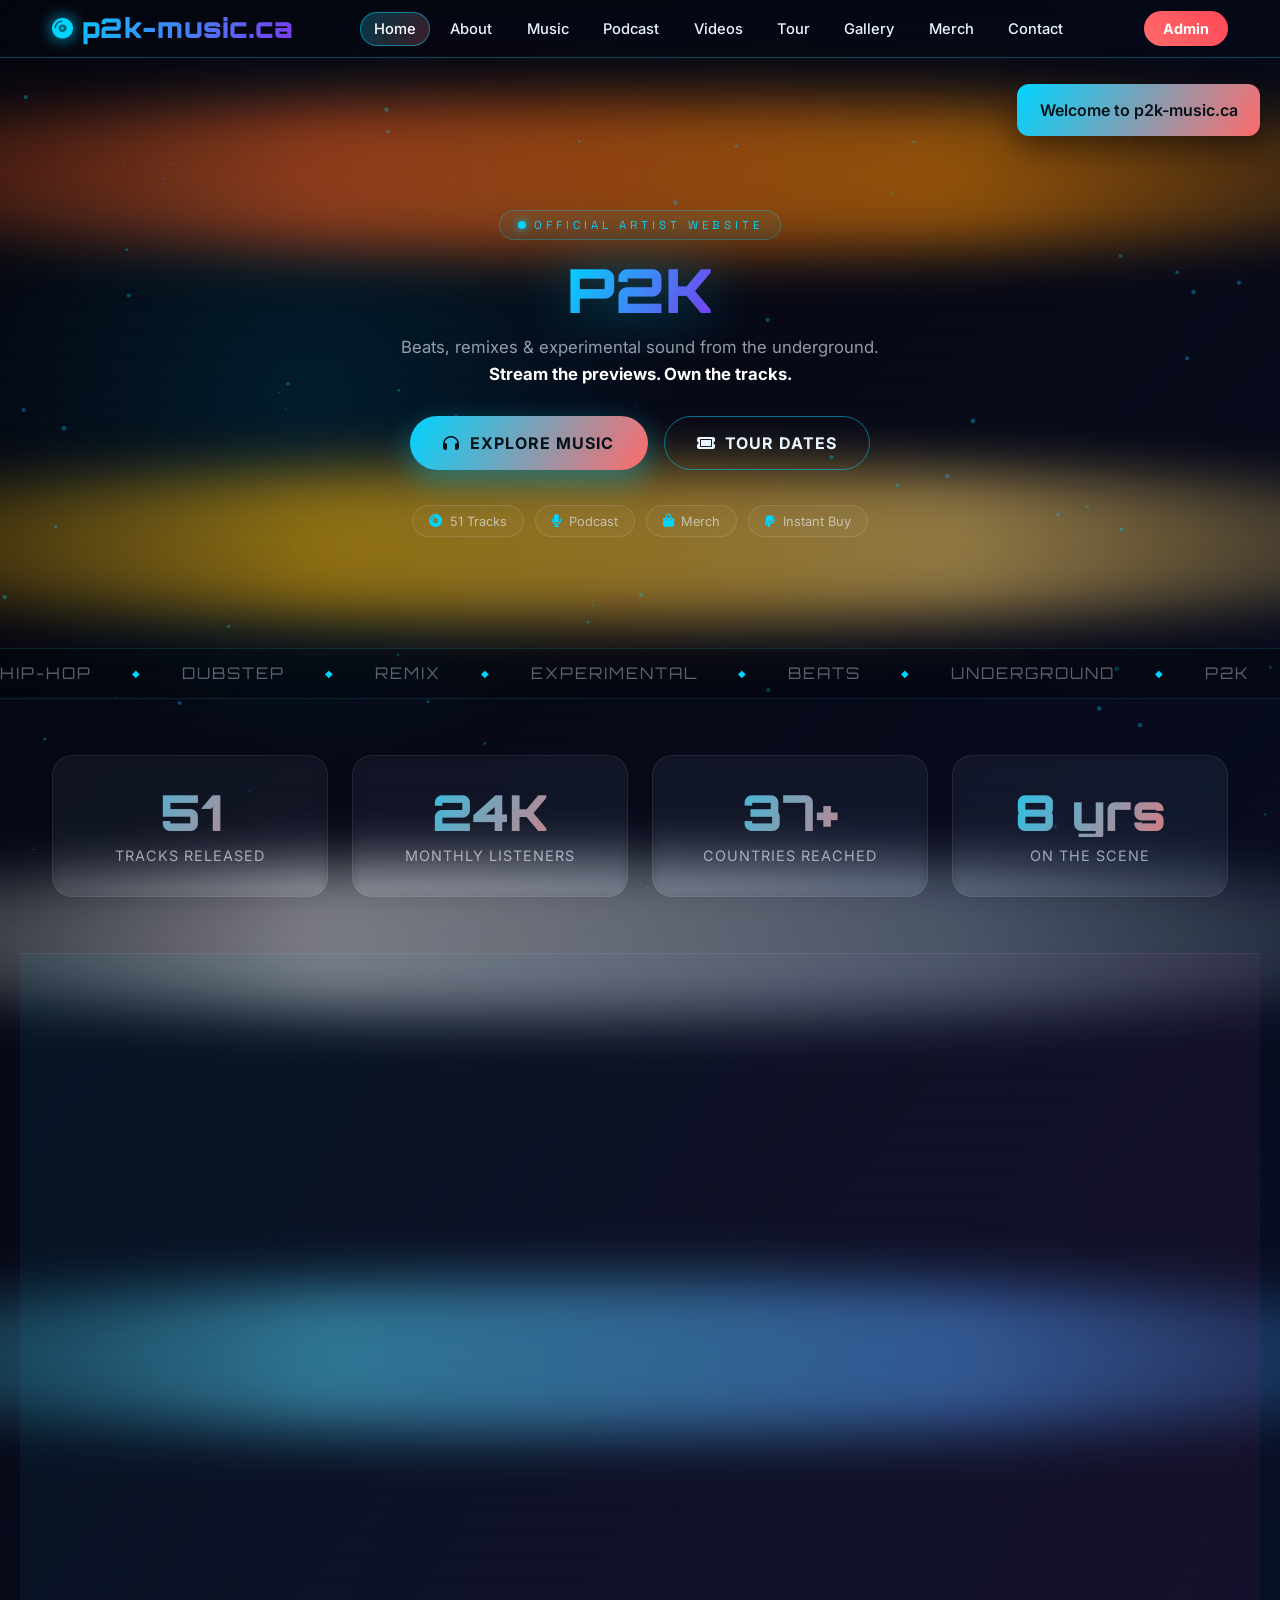
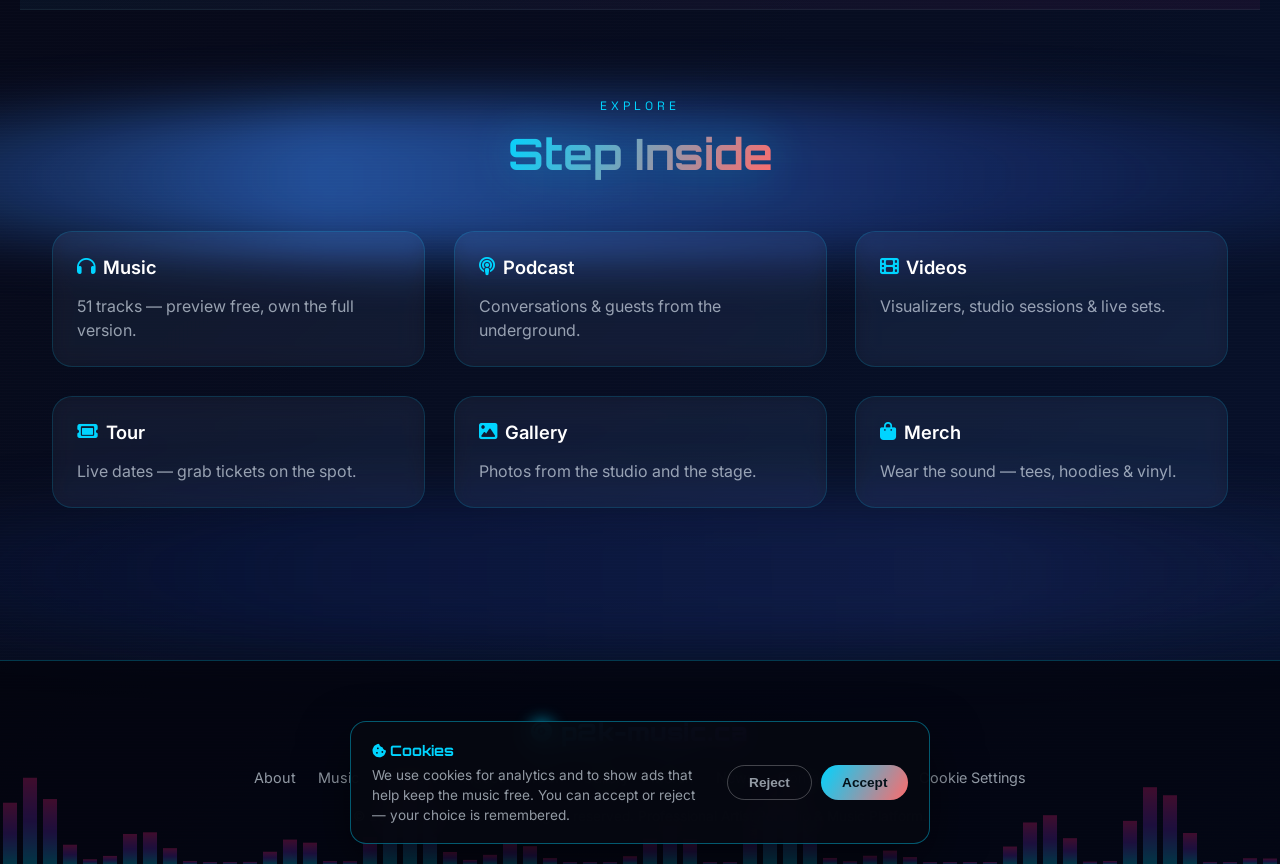
==== index.html @ c5c830ee "backup: initial multi-page site — 2026-07-04 18:06" ====
<!DOCTYPE html>
<html lang="en">
<head>
    <meta charset="UTF-8">
    <meta name="viewport" content="width=device-width, initial-scale=1.0">
    <title>Home — p2k-music.ca</title>
    <meta name="description" content="p2k-music.ca — official home of P2K. Stream previews, buy tracks, catch tour dates, and grab merch.">
    <meta name="theme-color" content="#05060d">
    <link rel="preconnect" href="https://fonts.googleapis.com">
    <link rel="preconnect" href="https://fonts.gstatic.com" crossorigin>
    <link href="https://cdnjs.cloudflare.com/ajax/libs/font-awesome/6.4.0/css/all.min.css" rel="stylesheet">
    <link href="https://fonts.googleapis.com/css2?family=Orbitron:wght@400;600;700;900&family=Inter:wght@300;400;500;600;700;800&family=Space+Grotesk:wght@400;500;700&display=swap" rel="stylesheet">
    <script async src="https://pagead2.googlesyndication.com/pagead/js/adsbygoogle.js?client=ca-pub-2580922665149434" crossorigin="anonymous"></script>
    <link rel="stylesheet" href="assets/styles.css">
</head>
<body data-page="home">
    <div id="loader"><div class="loader-logo">p2k-music</div><div class="loader-bar"><span></span></div><div class="loader-sub">Loading the sound</div></div>
    <div id="scrollProgress"></div>
    <div id="cursorGlow"></div>
    <canvas id="fxParticles"></canvas>
    <canvas id="pageViz" class="page-viz"></canvas>
    <div class="custom-bg" id="customBg" style="background-image: url('background.jpg');"></div>
    <nav class="navbar" id="navbar">
        <div class="nav-container">
            <a href="index.html" class="logo"><i class="fas fa-compact-disc"></i> p2k-music.ca</a>
            <ul class="nav-links" id="navLinks">
                <li><a class="navlink" data-nav="home" href="index.html">Home</a></li>
                <li><a class="navlink" data-nav="about" href="about.html">About</a></li>
                <li><a class="navlink" data-nav="music" href="music.html">Music</a></li>
                <li><a class="navlink" data-nav="podcast" href="podcast.html">Podcast</a></li>
                <li><a class="navlink" data-nav="videos" href="videos.html">Videos</a></li>
                <li><a class="navlink" data-nav="tour" href="tour.html">Tour</a></li>
                <li><a class="navlink" data-nav="gallery" href="gallery.html">Gallery</a></li>
                <li><a class="navlink" data-nav="merch" href="merch.html">Merch</a></li>
                <li><a class="navlink" data-nav="contact" href="contact.html">Contact</a></li>
            </ul>
            <div class="nav-right">
                <span class="admin-badge" id="adminBadge" style="display:none;"><i class="fas fa-shield-alt"></i> Admin</span>
                <button class="logout-btn" id="logoutBtn" onclick="logout()">Logout</button>
                <a class="admin-button" id="adminLoginBtn" href="admin.html">Admin</a>
                <div class="mobile-toggle" id="mobileToggle"><i class="fas fa-bars"></i></div>
            </div>
        </div>
    </nav>
    <main class="page-main">

    <section class="page-hero" style="min-height:72vh; display:flex; flex-direction:column; align-items:center; justify-content:center;">
        <span class="eyebrow"><span class="dot"></span> Official Artist Website</span>
        <h1>P2K</h1>
        <p>Beats, remixes &amp; experimental sound from the underground.<br><b style="color:#fff;">Stream the previews. Own the tracks.</b></p>
        <div style="display:flex; gap:1rem; flex-wrap:wrap; justify-content:center; margin-top:1.8rem;">
            <a href="music.html" class="cta-button"><i class="fas fa-headphones"></i> Explore Music</a>
            <a href="tour.html" class="ghost-btn"><i class="fas fa-ticket"></i> Tour Dates</a>
        </div>
        <div class="hero-chips" style="display:flex; gap:0.7rem; flex-wrap:wrap; justify-content:center; margin-top:2.2rem;">
            <span class="hero-chip"><i class="fas fa-compact-disc"></i> 51 Tracks</span>
            <span class="hero-chip"><i class="fas fa-microphone"></i> Podcast</span>
            <span class="hero-chip"><i class="fas fa-bag-shopping"></i> Merch</span>
            <span class="hero-chip"><i class="fab fa-paypal"></i> Instant Buy</span>
        </div>
    </section>
    <div class="marquee" aria-hidden="true">
        <div class="marquee-track">
            <span>Hip-Hop</span><span>Dubstep</span><span>Remix</span><span>Experimental</span><span>Beats</span><span>Underground</span><span>P2K</span>
            <span>Hip-Hop</span><span>Dubstep</span><span>Remix</span><span>Experimental</span><span>Beats</span><span>Underground</span><span>P2K</span>
        </div>
    </div>

        <div class="stats-band">
        <div class="stats-grid">
            <div class="stat-card reveal">
                <div class="stat-num" data-count="51">0</div>
                <div class="stat-label">Tracks Released</div>
            </div>
            <div class="stat-card reveal d1">
                <div class="stat-num" data-count="24" data-suffix="K">0</div>
                <div class="stat-label">Monthly Listeners</div>
            </div>
            <div class="stat-card reveal d2">
                <div class="stat-num" data-count="37" data-suffix="+">0</div>
                <div class="stat-label">Countries Reached</div>
            </div>
            <div class="stat-card reveal d3">
                <div class="stat-num" data-count="8" data-suffix=" yrs">0</div>
                <div class="stat-label">On The Scene</div>
            </div>
        </div>
    </div>

    <section id="featured" class="section featured">
        <div class="featured-grid">
            <div class="featured-art reveal">
                <div class="spin-ring"></div>
                <div class="vinyl-center"></div>
            </div>
            <div class="featured-info reveal d1">
                <span class="featured-tag"><i class="fas fa-fire"></i> Latest Release</span>
                <h3>T.H.C VOL2</h3>
                <p>The newest drop from P2K — a deep, bass-driven cut built for late nights and loud systems. Preview it free, then own the full track.</p>
                <div class="featured-meta">
                    <div><b>2024</b> Released</div>
                    <div><b>Single</b> Format</div>
                    <div><b>$16</b> CAD</div>
                </div>
                <div class="featured-actions">
                    <a class="cta-button" href="music.html"><i class="fas fa-play"></i> Play Latest</a>
                    <a href="music.html" class="ghost-btn"><i class="fas fa-list"></i> Full Catalog</a>
                </div>
            </div>
        </div>
    </section>    <section class="section">
        <div class="section-head"><span class="section-kicker">Explore</span><h2 class="section-title">Step Inside</h2></div>
        <div class="songs-grid">
            <a class="song-card" href="music.html" style="text-decoration:none;"><div class="song-title"><i class="fas fa-headphones"></i> Music</div><p style="color:var(--muted); line-height:1.5;">51 tracks — preview free, own the full version.</p></a>
            <a class="song-card" href="podcast.html" style="text-decoration:none;"><div class="song-title"><i class="fas fa-podcast"></i> Podcast</div><p style="color:var(--muted); line-height:1.5;">Conversations &amp; guests from the underground.</p></a>
            <a class="song-card" href="videos.html" style="text-decoration:none;"><div class="song-title"><i class="fas fa-film"></i> Videos</div><p style="color:var(--muted); line-height:1.5;">Visualizers, studio sessions &amp; live sets.</p></a>
            <a class="song-card" href="tour.html" style="text-decoration:none;"><div class="song-title"><i class="fas fa-ticket"></i> Tour</div><p style="color:var(--muted); line-height:1.5;">Live dates — grab tickets on the spot.</p></a>
            <a class="song-card" href="gallery.html" style="text-decoration:none;"><div class="song-title"><i class="fas fa-image"></i> Gallery</div><p style="color:var(--muted); line-height:1.5;">Photos from the studio and the stage.</p></a>
            <a class="song-card" href="merch.html" style="text-decoration:none;"><div class="song-title"><i class="fas fa-bag-shopping"></i> Merch</div><p style="color:var(--muted); line-height:1.5;">Wear the sound — tees, hoodies &amp; vinyl.</p></a>
        </div>
    </section>

    </main>

    <div class="floating-music" id="floatingPlayer">
        <div style="display:flex; align-items:center; gap:1rem;">
            <button class="play-btn" id="globalPlayBtn" style="width:42px; height:42px;"><i class="fas fa-play"></i></button>
            <div style="flex:1;">
                <div style="display:flex; align-items:center; gap:0.6rem;">
                    <div class="eq"><span></span><span></span><span></span><span></span></div>
                    <div id="currentSongTitle" style="font-size:0.9rem; font-weight:600;">No song playing</div>
                </div>
                <div class="progress-bar" id="globalProgress" style="margin-top:0.5rem;"><div class="progress-fill" id="globalProgressFill"></div></div>
            </div>
        </div>
    </div>
    <button id="backToTop" onclick="window.scrollTo({top:0,behavior:'smooth'})" title="Back to top"><i class="fas fa-arrow-up"></i></button>
    <div class="cookie-banner" id="cookieBanner">
        <div class="cookie-text"><strong><i class="fas fa-cookie-bite"></i> Cookies</strong>We use cookies for analytics and to show ads that help keep the music free. You can accept or reject — your choice is remembered.</div>
        <div class="cookie-actions"><button class="cookie-btn reject" onclick="setCookieConsent('rejected')">Reject</button><button class="cookie-btn accept" onclick="setCookieConsent('accepted')">Accept</button></div>
    </div>
    <footer class="footer">
        <a href="index.html" class="logo" style="font-size:1.5rem; justify-content:center;"><i class="fas fa-compact-disc"></i> p2k-music.ca</a>
        <div class="footer-nav">
            <a href="about.html">About</a><a href="music.html">Music</a><a href="podcast.html">Podcast</a><a href="videos.html">Videos</a><a href="tour.html">Tour</a><a href="gallery.html">Gallery</a><a href="merch.html">Merch</a><a href="news.html">News</a><a href="contact.html">Contact</a><a href="admin.html">Admin</a><a href="#" onclick="openCookieSettings(); return false;">Cookie Settings</a>
        </div>
        <p class="fine">&copy; 2024 p2k-music.ca — All rights reserved. Professional Artist Portfolio &amp; Music Platform.</p>
    </footer>

    <script src="assets/app.js"></script>
</body>
</html>
---- assets/styles.css ----
/* ============================================================
           p2k-music.ca — enhanced front-end
           Palette + design tokens (keeps P2K's cyan/coral, adds depth)
           ============================================================ */
        :root {
            --cyan: #00d4ff;
            --coral: #ff6b6b;
            --violet: #7c3aed;
            --magenta: #ff2d95;
            --gold: #ffc439;

            --bg-0: #05060d;
            --bg-1: #0a0e1f;
            --bg-2: #0d1b3a;

            --ink: #eaf6ff;
            --muted: rgba(234, 246, 255, 0.62);
            --faint: rgba(234, 246, 255, 0.38);

            --glass: rgba(255, 255, 255, 0.045);
            --glass-strong: rgba(255, 255, 255, 0.07);
            --glass-brd: rgba(0, 212, 255, 0.18);

            --grad: linear-gradient(120deg, var(--cyan), var(--coral));
            --grad-tri: linear-gradient(120deg, #00d4ff 0%, #7c3aed 52%, #ff2d95 100%);
            --grad-gold: linear-gradient(45deg, var(--gold), #ff9500);

            --glow-cyan: 0 0 28px rgba(0, 212, 255, 0.45);
            --glow-coral: 0 0 28px rgba(255, 107, 107, 0.40);
            --radius: 20px;
            --nav-h: 68px;
        }

        * { margin: 0; padding: 0; box-sizing: border-box; }

        html { scroll-behavior: smooth; }

        body {
            font-family: 'Inter', sans-serif;
            background: var(--bg-0);
            color: var(--ink);
            min-height: 100vh;
            overflow-x: hidden;
            position: relative;
        }

        /* Layered animated aurora background */
        body::before {
            content: "";
            position: fixed;
            inset: 0;
            z-index: -3;
            background:
                radial-gradient(48vw 48vw at 12% 8%, rgba(0, 212, 255, 0.16), transparent 60%),
                radial-gradient(44vw 44vw at 88% 18%, rgba(124, 58, 237, 0.16), transparent 62%),
                radial-gradient(50vw 50vw at 78% 92%, rgba(255, 45, 149, 0.13), transparent 60%),
                radial-gradient(46vw 46vw at 22% 88%, rgba(255, 107, 107, 0.12), transparent 60%),
                linear-gradient(135deg, var(--bg-0) 0%, var(--bg-1) 50%, var(--bg-2) 100%);
            background-size: 200% 200%, 200% 200%, 200% 200%, 200% 200%, 100% 100%;
            animation: auroraDrift 24s ease-in-out infinite alternate;
        }

        /* Fine grain / scanline texture */
        body::after {
            content: "";
            position: fixed;
            inset: 0;
            z-index: -2;
            pointer-events: none;
            opacity: 0.5;
            background-image:
                repeating-linear-gradient(0deg, rgba(255, 255, 255, 0.02) 0 1px, transparent 1px 3px);
            mix-blend-mode: overlay;
        }

        @keyframes auroraDrift {
            0%   { background-position: 0% 0%, 100% 0%, 100% 100%, 0% 100%, 0 0; }
            100% { background-position: 30% 20%, 70% 10%, 60% 80%, 20% 70%, 0 0; }
        }

        /* Kept from original — admin-set custom background image */
        .custom-bg {
            position: fixed;
            top: 0; left: 0;
            width: 100%; height: 100%;
            background-size: cover;
            background-position: center;
            background-attachment: fixed;
            opacity: 0.18;
            z-index: -1;
            transition: all 0.6s ease;
            pointer-events: none;
        }

        /* Particle canvas */
        #fxParticles {
            position: fixed;
            inset: 0;
            z-index: -1;
            pointer-events: none;
            opacity: 0.55;
        }

        /* Cursor glow (desktop) */
        #cursorGlow {
            position: fixed;
            width: 420px; height: 420px;
            border-radius: 50%;
            pointer-events: none;
            z-index: 5;
            transform: translate(-50%, -50%);
            background: radial-gradient(circle, rgba(0, 212, 255, 0.10), transparent 60%);
            opacity: 0;
            transition: opacity 0.4s ease;
            mix-blend-mode: screen;
        }

        ::selection { background: rgba(0, 212, 255, 0.35); color: #fff; }

        /* Scrollbar */
        ::-webkit-scrollbar { width: 11px; }
        ::-webkit-scrollbar-track { background: var(--bg-0); }
        ::-webkit-scrollbar-thumb {
            background: linear-gradient(var(--cyan), var(--violet));
            border-radius: 10px;
            border: 2px solid var(--bg-0);
        }

        /* ============ INTRO LOADER ============ */
        #loader {
            position: fixed;
            inset: 0;
            z-index: 9999;
            background: radial-gradient(circle at 50% 40%, #0a1330, var(--bg-0) 70%);
            display: flex;
            flex-direction: column;
            align-items: center;
            justify-content: center;
            gap: 1.6rem;
            transition: opacity 0.7s ease, visibility 0.7s ease;
        }
        #loader.hide { opacity: 0; visibility: hidden; }
        .loader-logo {
            font-family: 'Orbitron', monospace;
            font-size: clamp(2rem, 7vw, 3.6rem);
            font-weight: 900;
            letter-spacing: 2px;
            background: var(--grad-tri);
            background-size: 200% auto;
            -webkit-background-clip: text; background-clip: text;
            -webkit-text-fill-color: transparent;
            animation: shimmer 3s linear infinite;
            filter: drop-shadow(0 0 24px rgba(0, 212, 255, 0.5));
        }
        .loader-bar {
            width: min(240px, 60vw);
            height: 4px;
            border-radius: 4px;
            background: rgba(255, 255, 255, 0.08);
            overflow: hidden;
        }
        .loader-bar span {
            display: block; height: 100%; width: 40%;
            background: var(--grad);
            border-radius: 4px;
            animation: loaderRun 1.1s ease-in-out infinite;
        }
        .loader-sub { color: var(--faint); font-size: 0.8rem; letter-spacing: 3px; text-transform: uppercase; }
        @keyframes loaderRun {
            0% { transform: translateX(-120%); }
            100% { transform: translateX(320%); }
        }

        /* ============ SCROLL PROGRESS ============ */
        #scrollProgress {
            position: fixed;
            top: 0; left: 0;
            height: 3px;
            width: 0%;
            background: var(--grad-tri);
            background-size: 200% auto;
            z-index: 1600;
            box-shadow: 0 0 12px rgba(0, 212, 255, 0.7);
            animation: shimmer 4s linear infinite;
        }

        @keyframes shimmer { to { background-position: 200% center; } }

        /* ============ NAVBAR ============ */
        .navbar {
            background: rgba(6, 8, 16, 0.55);
            backdrop-filter: blur(16px) saturate(140%);
            -webkit-backdrop-filter: blur(16px) saturate(140%);
            padding: 0.7rem 0;
            position: fixed;
            width: 100%;
            top: 0;
            z-index: 1000;
            border-bottom: 1px solid rgba(0, 212, 255, 0.22);
            transition: background 0.4s ease, box-shadow 0.4s ease, padding 0.4s ease;
        }
        .navbar.scrolled {
            background: rgba(5, 6, 13, 0.82);
            box-shadow: 0 8px 30px rgba(0, 0, 0, 0.45);
        }

        .nav-container {
            max-width: 1240px;
            margin: 0 auto;
            padding: 0 2rem;
            display: flex;
            justify-content: space-between;
            align-items: center;
            gap: 1rem;
        }

        .logo {
            font-family: 'Orbitron', monospace;
            font-size: 1.7rem;
            font-weight: 900;
            letter-spacing: 0.5px;
            background: var(--grad-tri);
            background-size: 200% auto;
            -webkit-background-clip: text; background-clip: text;
            -webkit-text-fill-color: transparent;
            animation: shimmer 5s linear infinite;
            text-decoration: none;
            display: inline-flex;
            align-items: center;
            gap: 0.5rem;
            white-space: nowrap;
        }
        .logo i { -webkit-text-fill-color: var(--cyan); font-size: 1.3rem; filter: drop-shadow(0 0 8px var(--cyan)); }

        .nav-links {
            display: flex;
            gap: 0.35rem;
            list-style: none;
            align-items: center;
        }
        .nav-links a {
            color: var(--ink);
            text-decoration: none;
            padding: 0.5rem 0.9rem;
            border-radius: 30px;
            transition: color 0.25s ease, background 0.25s ease, transform 0.25s ease;
            font-weight: 500;
            font-size: 0.92rem;
            position: relative;
        }
        .nav-links a::after {
            content: "";
            position: absolute;
            left: 50%; bottom: 4px;
            width: 0; height: 2px;
            transform: translateX(-50%);
            background: var(--grad);
            border-radius: 2px;
            transition: width 0.25s ease;
        }
        .nav-links a:hover { transform: translateY(-2px); color: #fff; }
        .nav-links a:hover::after { width: 55%; }
        .nav-links a.active {
            background: linear-gradient(120deg, rgba(0, 212, 255, 0.2), rgba(255, 107, 107, 0.18));
            color: #fff;
            box-shadow: inset 0 0 0 1px rgba(0, 212, 255, 0.4);
        }
        .nav-links a.active::after { width: 0; }

        .nav-right { display: flex; gap: 0.8rem; align-items: center; }

        .admin-badge {
            background: rgba(0, 212, 255, 0.16);
            border: 1px solid var(--cyan);
            padding: 0.4rem 0.8rem;
            border-radius: 20px;
            font-size: 0.82rem;
            color: var(--cyan);
            font-weight: 600;
            box-shadow: var(--glow-cyan);
        }

        .logout-btn {
            background: var(--grad-gold);
            color: #2a1a00;
            border: none;
            padding: 0.55rem 1.1rem;
            border-radius: 25px;
            cursor: pointer;
            font-weight: 700;
            transition: all 0.3s ease;
            display: none;
        }
        .logout-btn:hover { transform: translateY(-2px); box-shadow: 0 6px 18px rgba(255, 196, 57, 0.4); }
        .logout-btn.show { display: block; }

        .mobile-toggle {
            display: none;
            font-size: 1.4rem;
            cursor: pointer;
            color: var(--cyan);
            width: 42px; height: 42px;
            align-items: center; justify-content: center;
            border-radius: 12px;
            border: 1px solid rgba(0, 212, 255, 0.25);
        }

        /* ============ BUTTONS ============ */
        .cta-button, .admin-button, .btn, .comment-submit, .login-btn, .wallet-btn, .ghost-btn {
            position: relative;
            overflow: hidden;
        }
        .cta-button::before, .admin-button::before, .btn::before, .ghost-btn::before {
            content: "";
            position: absolute;
            top: 0; left: -120%;
            width: 100%; height: 100%;
            background: linear-gradient(120deg, transparent, rgba(255, 255, 255, 0.35), transparent);
            transition: left 0.6s ease;
        }
        .cta-button:hover::before, .admin-button:hover::before, .btn:hover::before, .ghost-btn:hover::before { left: 120%; }

        .cta-button {
            display: inline-flex;
            align-items: center;
            gap: 0.6rem;
            padding: 1rem 2.1rem;
            background: var(--grad);
            color: #04121a;
            text-decoration: none;
            border-radius: 50px;
            font-weight: 700;
            transition: all 0.3s ease;
            text-transform: uppercase;
            letter-spacing: 1px;
            box-shadow: 0 8px 24px rgba(0, 212, 255, 0.25);
        }
        .cta-button:hover { transform: translateY(-3px); box-shadow: 0 14px 36px rgba(0, 212, 255, 0.45); }

        .ghost-btn {
            display: inline-flex;
            align-items: center;
            gap: 0.6rem;
            padding: 1rem 2rem;
            background: transparent;
            color: var(--ink);
            text-decoration: none;
            border-radius: 50px;
            font-weight: 700;
            letter-spacing: 1px;
            text-transform: uppercase;
            border: 1.5px solid rgba(0, 212, 255, 0.5);
            transition: all 0.3s ease;
            cursor: pointer;
        }
        .ghost-btn:hover { background: rgba(0, 212, 255, 0.1); transform: translateY(-3px); box-shadow: var(--glow-cyan); }

        .admin-button {
            display: inline-block;
            padding: 0.55rem 1.2rem;
            background: linear-gradient(45deg, var(--coral), #ff4757);
            color: white;
            text-decoration: none;
            border-radius: 25px;
            font-weight: 700;
            cursor: pointer;
            border: none;
            transition: all 0.3s ease;
            font-size: 0.9rem;
        }
        .admin-button:hover { transform: translateY(-2px); box-shadow: var(--glow-coral); }

        /* ============ ADMIN LOGIN MODAL ============ */
        .admin-login-modal {
            display: none;
            position: fixed;
            inset: 0;
            background: rgba(3, 4, 10, 0.9);
            backdrop-filter: blur(8px);
            z-index: 2000;
            justify-content: center;
            align-items: center;
            padding: 2rem;
        }
        .admin-login-modal.show { display: flex; animation: fadeIn 0.3s ease; }

        .login-box {
            background: var(--glass-strong);
            backdrop-filter: blur(18px);
            border: 1px solid rgba(0, 212, 255, 0.3);
            border-radius: var(--radius);
            padding: 3rem;
            max-width: 400px;
            width: 100%;
            text-align: center;
            box-shadow: 0 30px 80px rgba(0, 0, 0, 0.6), var(--glow-cyan);
            animation: popIn 0.4s cubic-bezier(0.2, 0.9, 0.3, 1.2);
        }
        .login-box h2 {
            font-family: 'Orbitron', monospace;
            font-size: 1.9rem;
            margin-bottom: 2rem;
            background: var(--grad);
            -webkit-background-clip: text; background-clip: text;
            -webkit-text-fill-color: transparent;
        }
        .login-input {
            width: 100%;
            padding: 0.85rem;
            margin-bottom: 1.5rem;
            background: rgba(255, 255, 255, 0.06);
            border: 1px solid rgba(0, 212, 255, 0.3);
            border-radius: 10px;
            color: white;
            font-size: 1rem;
        }
        .login-input::placeholder { color: rgba(255, 255, 255, 0.5); }
        .login-input:focus { outline: none; border-color: var(--cyan); box-shadow: 0 0 18px rgba(0, 212, 255, 0.3); }

        .login-btn {
            width: 100%;
            padding: 0.85rem;
            background: var(--grad);
            border: none;
            border-radius: 10px;
            color: #04121a;
            font-weight: 700;
            font-size: 1rem;
            cursor: pointer;
            transition: all 0.3s ease;
        }
        .login-btn:hover { transform: translateY(-2px); box-shadow: 0 10px 24px rgba(0, 212, 255, 0.35); }
        .login-error { color: var(--coral); margin-bottom: 1rem; display: none; font-size: 0.9rem; }

        /* ============ WALLET ============ */
        #admin-wallet {
            display: none;
            background: linear-gradient(135deg, rgba(0, 212, 255, 0.08), rgba(124, 58, 237, 0.08));
            border: 1px solid rgba(0, 212, 255, 0.35);
            border-radius: var(--radius);
            padding: 2rem;
            margin: 6rem auto 1rem;
            max-width: 1200px;
            box-shadow: var(--glow-cyan);
        }
        #admin-wallet.show { display: block; animation: fadeUp 0.6s ease; }

        .wallet-header {
            font-family: 'Orbitron', monospace;
            font-size: 1.6rem;
            color: var(--cyan);
            margin-bottom: 1.5rem;
            display: flex;
            align-items: center;
            gap: 0.8rem;
        }
        #wallet-live-badge {
            display: inline-flex;
            align-items: center;
            font-size: 0.8rem;
            padding: 0.25rem 0.7rem;
            border-radius: 20px;
            background: rgba(255, 196, 57, 0.15);
            color: var(--gold);
            font-family: 'Inter', sans-serif;
            font-weight: 600;
        }
        #wallet-live-badge.wallet-live {
            background: rgba(0, 212, 255, 0.15);
            color: var(--cyan);
            animation: pulse 1.2s infinite;
        }
        @keyframes pulse { 0%, 100% { opacity: 1; } 50% { opacity: 0.55; } }

        .wallet-display {
            background: rgba(0, 0, 0, 0.35);
            border: 1px solid rgba(0, 212, 255, 0.25);
            border-radius: 15px;
            padding: 1.5rem;
            margin-bottom: 1.5rem;
        }
        .wallet-balance { display: flex; align-items: baseline; justify-content: center; margin-bottom: 1rem; }
        #w-dollars { font-size: 3rem; font-weight: 900; color: var(--cyan); font-family: 'Orbitron', monospace; text-shadow: var(--glow-cyan); }
        #w-cents { font-size: 1.5rem; color: var(--cyan); margin-left: 0.2rem; }
        .wallet-balance::before { content: "$"; font-size: 1.6rem; color: var(--cyan); align-self: flex-start; margin-top: 0.4rem; }

        .wallet-stats { display: grid; grid-template-columns: repeat(auto-fit, minmax(150px, 1fr)); gap: 1rem; margin-bottom: 1rem; }
        .wallet-stat { text-align: center; padding: 1rem; background: rgba(255, 255, 255, 0.05); border-radius: 12px; border: 1px solid rgba(0, 212, 255, 0.2); }
        .wallet-stat-label { font-size: 0.82rem; color: var(--muted); margin-bottom: 0.3rem; }
        .wallet-stat-value { font-size: 1.3rem; font-weight: 600; color: var(--cyan); font-family: 'Orbitron', monospace; }

        .wallet-progress { background: rgba(0, 0, 0, 0.5); height: 20px; border-radius: 10px; overflow: hidden; margin-bottom: 0.5rem; }
        #w-bar { height: 100%; background: var(--grad); width: 0%; transition: width 0.3s ease; box-shadow: 0 0 14px rgba(0, 212, 255, 0.6); }
        .wallet-progress-text { text-align: center; font-size: 0.9rem; color: var(--muted); }

        .wallet-controls { display: grid; grid-template-columns: 1fr auto auto; gap: 1rem; margin-bottom: 1rem; }
        #w-amount { padding: 0.8rem; background: rgba(0, 0, 0, 0.35); border: 1px solid rgba(0, 212, 255, 0.3); border-radius: 10px; color: white; font-size: 1rem; }
        #w-amount:focus { outline: none; border-color: var(--cyan); }
        .wallet-btn { background: linear-gradient(45deg, #00b894, #00cec9); color: white; border: none; padding: 0.8rem 1.5rem; border-radius: 10px; cursor: pointer; font-weight: 700; transition: all 0.3s ease; }
        .wallet-btn:hover { transform: translateY(-2px); box-shadow: 0 6px 16px rgba(0, 184, 148, 0.4); }
        #w-success, #w-error { padding: 1rem; border-radius: 10px; display: none; margin-bottom: 1rem; }
        #w-success { background: rgba(0, 184, 148, 0.18); border: 1px solid #00b894; color: #00e6c0; }
        #w-error { background: rgba(255, 107, 107, 0.18); border: 1px solid var(--coral); color: var(--coral); }

        /* ============ HERO ============ */
        .hero {
            min-height: 100vh;
            display: flex;
            align-items: center;
            justify-content: center;
            text-align: center;
            position: relative;
            padding: calc(var(--nav-h) + 2rem) 1.5rem 4rem;
            overflow: hidden;
        }
        .hero-orb {
            position: absolute;
            border-radius: 50%;
            filter: blur(70px);
            opacity: 0.55;
            z-index: 0;
            animation: float 9s ease-in-out infinite;
        }
        .hero-orb.o1 { width: 340px; height: 340px; background: radial-gradient(circle, var(--cyan), transparent 65%); top: 8%; left: 8%; }
        .hero-orb.o2 { width: 380px; height: 380px; background: radial-gradient(circle, var(--magenta), transparent 65%); bottom: 6%; right: 8%; animation-delay: 2s; }
        .hero-orb.o3 { width: 260px; height: 260px; background: radial-gradient(circle, var(--violet), transparent 65%); top: 40%; right: 32%; animation-delay: 4s; }
        @keyframes float { 0%, 100% { transform: translateY(0) translateX(0); } 50% { transform: translateY(-30px) translateX(16px); } }

        #heroViz {
            position: absolute;
            left: 0; right: 0; bottom: 0;
            width: 100%;
            height: 190px;
            z-index: 0;
            opacity: 0.85;
            pointer-events: none;
        }

        .hero-content { position: relative; z-index: 2; max-width: 900px; }
        .hero-eyebrow {
            display: inline-flex;
            align-items: center;
            gap: 0.5rem;
            font-family: 'Space Grotesk', sans-serif;
            letter-spacing: 4px;
            text-transform: uppercase;
            font-size: 0.78rem;
            color: var(--cyan);
            padding: 0.5rem 1.1rem;
            border: 1px solid rgba(0, 212, 255, 0.3);
            border-radius: 30px;
            background: rgba(0, 212, 255, 0.06);
            margin-bottom: 1.6rem;
            animation: fadeUp 0.8s 0.1s both;
        }
        .hero-eyebrow .dot { width: 8px; height: 8px; border-radius: 50%; background: var(--cyan); box-shadow: 0 0 10px var(--cyan); animation: pulse 1.4s infinite; }

        .hero-content h1 {
            font-family: 'Orbitron', monospace;
            font-size: clamp(2.6rem, 9vw, 6rem);
            font-weight: 900;
            line-height: 1.02;
            margin-bottom: 1.1rem;
            background: var(--grad-tri);
            background-size: 220% auto;
            -webkit-background-clip: text; background-clip: text;
            -webkit-text-fill-color: transparent;
            filter: drop-shadow(0 0 34px rgba(0, 212, 255, 0.4));
            animation: shimmer 6s linear infinite, fadeUp 0.9s 0.15s both;
        }
        .hero-content .tagline {
            font-size: clamp(1.05rem, 2.4vw, 1.5rem);
            margin-bottom: 2.2rem;
            color: var(--muted);
            animation: fadeUp 0.9s 0.28s both;
        }
        .hero-content .tagline b { color: var(--ink); font-weight: 600; }
        .hero-cta-row { display: flex; gap: 1rem; justify-content: center; flex-wrap: wrap; animation: fadeUp 0.9s 0.4s both; }

        .hero-chips {
            display: flex;
            gap: 0.7rem;
            justify-content: center;
            flex-wrap: wrap;
            margin-top: 2.6rem;
            animation: fadeUp 0.9s 0.55s both;
        }
        .hero-chip {
            font-size: 0.8rem;
            color: var(--muted);
            padding: 0.45rem 1rem;
            border-radius: 30px;
            border: 1px solid rgba(255, 255, 255, 0.12);
            background: rgba(255, 255, 255, 0.03);
            display: inline-flex;
            align-items: center;
            gap: 0.45rem;
        }
        .hero-chip i { color: var(--cyan); }

        .scroll-indicator {
            position: absolute;
            bottom: 22px; left: 50%;
            transform: translateX(-50%);
            z-index: 2;
            display: flex;
            flex-direction: column;
            align-items: center;
            gap: 0.4rem;
            color: var(--faint);
            font-size: 0.72rem;
            letter-spacing: 2px;
            text-transform: uppercase;
        }
        .scroll-mouse {
            width: 24px; height: 40px;
            border: 2px solid rgba(0, 212, 255, 0.5);
            border-radius: 14px;
            position: relative;
        }
        .scroll-mouse::after {
            content: "";
            position: absolute;
            top: 7px; left: 50%;
            transform: translateX(-50%);
            width: 4px; height: 8px;
            border-radius: 3px;
            background: var(--cyan);
            animation: scrollWheel 1.6s infinite;
        }
        @keyframes scrollWheel { 0% { opacity: 0; transform: translate(-50%, 0); } 40% { opacity: 1; } 80% { opacity: 0; transform: translate(-50%, 14px); } }

        @keyframes fadeUp { from { opacity: 0; transform: translateY(26px); } to { opacity: 1; transform: translateY(0); } }
        @keyframes fadeIn { from { opacity: 0; } to { opacity: 1; } }
        @keyframes popIn { from { opacity: 0; transform: scale(0.9); } to { opacity: 1; transform: scale(1); } }

        /* ============ MARQUEE ============ */
        .marquee {
            overflow: hidden;
            white-space: nowrap;
            border-top: 1px solid rgba(0, 212, 255, 0.14);
            border-bottom: 1px solid rgba(0, 212, 255, 0.14);
            background: rgba(0, 0, 0, 0.25);
            padding: 0.9rem 0;
        }
        .marquee-track { display: inline-flex; gap: 2.5rem; animation: marquee 26s linear infinite; }
        .marquee:hover .marquee-track { animation-play-state: paused; }
        .marquee span {
            font-family: 'Orbitron', monospace;
            font-size: 1rem;
            letter-spacing: 2px;
            text-transform: uppercase;
            color: var(--faint);
            display: inline-flex;
            align-items: center;
            gap: 2.5rem;
        }
        .marquee span::after { content: "◆"; color: var(--cyan); font-size: 0.6rem; }
        @keyframes marquee { from { transform: translateX(0); } to { transform: translateX(-50%); } }

        /* ============ SECTION ============ */
        .section {
            padding: 5.5rem 2rem;
            max-width: 1240px;
            margin: 0 auto;
            position: relative;
        }
        .section-head { text-align: center; margin-bottom: 3.2rem; }
        .section-kicker {
            font-family: 'Space Grotesk', sans-serif;
            letter-spacing: 4px;
            text-transform: uppercase;
            font-size: 0.76rem;
            color: var(--cyan);
            display: block;
            margin-bottom: 0.7rem;
        }
        .section-title {
            font-family: 'Orbitron', monospace;
            font-size: clamp(1.9rem, 4.5vw, 2.7rem);
            text-align: center;
            background: var(--grad);
            -webkit-background-clip: text; background-clip: text;
            -webkit-text-fill-color: transparent;
            display: inline-block;
        }
        .section-title.solo { margin-bottom: 3rem; }
        .section-sub { color: var(--muted); max-width: 620px; margin: 1rem auto 0; line-height: 1.6; }

        /* ============ STATS BAND ============ */
        .stats-band {
            max-width: 1240px;
            margin: 0 auto;
            padding: 3.5rem 2rem;
        }
        .stats-grid { display: grid; grid-template-columns: repeat(4, 1fr); gap: 1.5rem; }
        .stat-card {
            text-align: center;
            padding: 2rem 1rem;
            background: var(--glass);
            border: 1px solid rgba(255, 255, 255, 0.08);
            border-radius: var(--radius);
            backdrop-filter: blur(6px);
            transition: transform 0.35s ease, border-color 0.35s ease, box-shadow 0.35s ease;
        }
        .stat-card:hover { transform: translateY(-6px); border-color: rgba(0, 212, 255, 0.4); box-shadow: var(--glow-cyan); }
        .stat-num {
            font-family: 'Orbitron', monospace;
            font-size: clamp(2rem, 5vw, 3.1rem);
            font-weight: 900;
            background: var(--grad);
            -webkit-background-clip: text; background-clip: text;
            -webkit-text-fill-color: transparent;
            line-height: 1;
        }
        .stat-label { margin-top: 0.6rem; color: var(--muted); font-size: 0.9rem; letter-spacing: 1px; text-transform: uppercase; }

        /* ============ ABOUT ============ */
        .about-grid { display: grid; grid-template-columns: 0.9fr 1.1fr; gap: 3rem; align-items: center; }
        .about-photo {
            position: relative;
            border-radius: var(--radius);
            overflow: hidden;
            aspect-ratio: 4 / 5;
            border: 1px solid rgba(0, 212, 255, 0.3);
            box-shadow: 0 30px 70px rgba(0, 0, 0, 0.5);
        }
        .about-photo::after {
            content: "";
            position: absolute; inset: 0;
            background: linear-gradient(180deg, transparent 40%, rgba(5, 6, 13, 0.55));
        }
        .about-photo img { width: 100%; height: 100%; object-fit: cover; display: block; transition: transform 0.6s ease; }
        .about-photo:hover img { transform: scale(1.06); }
        .about-photo .frame-glow {
            position: absolute; inset: 0; z-index: 2;
            border-radius: var(--radius);
            box-shadow: inset 0 0 0 1px rgba(0, 212, 255, 0.35);
            pointer-events: none;
        }
        .about-text h3 {
            font-family: 'Orbitron', monospace;
            font-size: 1.7rem;
            margin-bottom: 1.1rem;
            color: #fff;
        }
        .about-text p { color: var(--muted); line-height: 1.8; margin-bottom: 1.1rem; }
        .about-tags { display: flex; flex-wrap: wrap; gap: 0.6rem; margin-top: 1.4rem; }
        .about-tag {
            font-size: 0.8rem;
            padding: 0.45rem 1rem;
            border-radius: 30px;
            border: 1px solid rgba(0, 212, 255, 0.3);
            color: var(--cyan);
            background: rgba(0, 212, 255, 0.06);
        }

        /* ============ FEATURED RELEASE ============ */
        .featured {
            background: linear-gradient(120deg, rgba(0, 212, 255, 0.06), rgba(255, 45, 149, 0.06));
            border-top: 1px solid rgba(255, 255, 255, 0.06);
            border-bottom: 1px solid rgba(255, 255, 255, 0.06);
        }
        .featured-grid { display: grid; grid-template-columns: 0.85fr 1.15fr; gap: 3rem; align-items: center; max-width: 1240px; margin: 0 auto; }
        .featured-art {
            position: relative;
            aspect-ratio: 1;
            border-radius: 24px;
            background:
                radial-gradient(circle at 30% 25%, rgba(0, 212, 255, 0.5), transparent 55%),
                radial-gradient(circle at 75% 80%, rgba(255, 45, 149, 0.5), transparent 55%),
                linear-gradient(135deg, #10193a, #1a0b2e);
            display: flex;
            align-items: center;
            justify-content: center;
            box-shadow: 0 40px 90px rgba(0, 0, 0, 0.55), var(--glow-cyan);
            overflow: hidden;
        }
        .featured-art::before {
            content: "";
            position: absolute;
            width: 46%; aspect-ratio: 1;
            border-radius: 50%;
            background: repeating-radial-gradient(circle, #0a0a12 0 3px, #15151f 3px 6px);
            box-shadow: 0 0 0 6px rgba(255, 255, 255, 0.04);
        }
        .featured-art .vinyl-center {
            position: relative;
            z-index: 2;
            width: 16%; aspect-ratio: 1;
            border-radius: 50%;
            background: var(--grad-tri);
            box-shadow: 0 0 30px rgba(0, 212, 255, 0.7);
        }
        .featured-art .spin-ring {
            position: absolute;
            width: 46%; aspect-ratio: 1;
            border-radius: 50%;
            border: 2px dashed rgba(0, 212, 255, 0.25);
            animation: spin 14s linear infinite;
        }
        @keyframes spin { to { transform: rotate(360deg); } }

        .featured-tag {
            display: inline-flex; align-items: center; gap: 0.5rem;
            font-size: 0.75rem; letter-spacing: 3px; text-transform: uppercase;
            color: var(--magenta); font-weight: 700; margin-bottom: 1rem;
        }
        .featured-info h3 { font-family: 'Orbitron', monospace; font-size: clamp(1.8rem, 4vw, 2.6rem); margin-bottom: 0.8rem; color: #fff; }
        .featured-info p { color: var(--muted); line-height: 1.7; margin-bottom: 1.6rem; max-width: 520px; }
        .featured-meta { display: flex; gap: 1.6rem; margin-bottom: 1.8rem; flex-wrap: wrap; }
        .featured-meta div { font-size: 0.85rem; color: var(--faint); }
        .featured-meta div b { display: block; color: var(--cyan); font-family: 'Orbitron', monospace; font-size: 1.15rem; margin-bottom: 0.2rem; }
        .featured-actions { display: flex; gap: 1rem; flex-wrap: wrap; }

        /* ============ ADMIN PANEL ============ */
        .admin-panel { display: none; background: var(--glass-strong); backdrop-filter: blur(12px); border-radius: var(--radius); padding: 2rem; margin-bottom: 3rem; border: 1px solid rgba(0, 212, 255, 0.3); }
        .admin-panel.show { display: block; animation: fadeUp 0.5s ease; }
        .admin-controls { display: grid; grid-template-columns: repeat(auto-fit, minmax(300px, 1fr)); gap: 2rem; margin-bottom: 2rem; }

        .file-input { display: none; }

        .btn { background: var(--grad); color: #04121a; border: none; padding: 0.8rem 1.5rem; border-radius: 25px; cursor: pointer; font-weight: 700; transition: all 0.3s ease; margin: 0.4rem; }
        .btn:hover { transform: translateY(-2px); box-shadow: 0 6px 16px rgba(0, 212, 255, 0.4); }
        .btn-danger { background: linear-gradient(45deg, var(--coral), #ff4757); color: #fff; }

        /* ============ MUSIC / SONG CARDS ============ */
        .songs-grid, .gallery-grid { display: grid; grid-template-columns: repeat(auto-fit, minmax(300px, 1fr)); gap: 1.8rem; margin-top: 2rem; }

        .song-card, .image-card {
            background: var(--glass);
            backdrop-filter: blur(10px);
            border-radius: var(--radius);
            padding: 1.5rem;
            border: 1px solid rgba(0, 212, 255, 0.16);
            transition: transform 0.35s ease, border-color 0.35s ease, box-shadow 0.35s ease;
            animation: cardIn 0.5s both;
            will-change: transform;
        }
        .songs-grid .song-card:nth-child(1) { animation-delay: 0.02s; }
        .songs-grid .song-card:nth-child(2) { animation-delay: 0.06s; }
        .songs-grid .song-card:nth-child(3) { animation-delay: 0.10s; }
        .songs-grid .song-card:nth-child(4) { animation-delay: 0.14s; }
        .songs-grid .song-card:nth-child(5) { animation-delay: 0.18s; }
        .songs-grid .song-card:nth-child(6) { animation-delay: 0.22s; }
        @keyframes cardIn { from { opacity: 0; transform: translateY(24px); } to { opacity: 1; transform: translateY(0); } }

        .song-card:hover, .image-card:hover {
            transform: translateY(-6px);
            border-color: var(--cyan);
            box-shadow: 0 20px 50px rgba(0, 212, 255, 0.18);
        }
        .song-title { font-size: 1.15rem; font-weight: 600; margin-bottom: 1rem; color: #fff; display: flex; align-items: center; gap: 0.5rem; }
        .song-title i { color: var(--cyan); }

        .song-price { display: flex; align-items: center; justify-content: space-between; margin-top: 0.8rem; padding-top: 0.9rem; border-top: 1px solid rgba(0, 212, 255, 0.15); }
        .price-tag { font-family: 'Orbitron', monospace; font-size: 1.1rem; font-weight: 700; color: var(--cyan); }

        .buy-btn { background: var(--grad-gold); color: #003087; border: none; padding: 0.6rem 1.2rem; border-radius: 25px; cursor: pointer; font-weight: 700; font-size: 0.9rem; transition: all 0.3s ease; display: flex; align-items: center; gap: 0.4rem; }
        .buy-btn:hover { transform: translateY(-2px); box-shadow: 0 6px 16px rgba(255, 196, 57, 0.45); }
        .buy-btn:disabled { opacity: 0.6; cursor: not-allowed; transform: none; }

        .purchased-badge { background: linear-gradient(45deg, #00b894, #00cec9); color: white; padding: 0.4rem 0.8rem; border-radius: 20px; font-size: 0.83rem; font-weight: 600; }
        .download-btn { background: linear-gradient(45deg, #00b894, #00cec9); color: white; border: none; padding: 0.6rem 1.2rem; border-radius: 25px; cursor: pointer; font-weight: 600; font-size: 0.9rem; transition: all 0.3s ease; display: flex; align-items: center; gap: 0.4rem; text-decoration: none; }
        .download-btn:hover { transform: translateY(-2px); box-shadow: 0 6px 16px rgba(0, 184, 148, 0.4); }
        .preview-label { font-size: 0.75rem; color: var(--faint); text-align: center; margin-top: 0.3rem; }

        /* ============ PLAY CONTROLS ============ */
        .audio-player { width: 100%; margin: 1rem 0; border-radius: 10px; }
        .play-controls { display: flex; align-items: center; gap: 1rem; margin: 1rem 0; }
        .play-btn {
            background: var(--grad); border: none; color: #04121a;
            width: 50px; height: 50px; border-radius: 50%;
            cursor: pointer; display: flex; align-items: center; justify-content: center;
            font-size: 1.1rem; transition: all 0.3s ease; flex-shrink: 0;
        }
        .play-btn:hover { transform: scale(1.1); box-shadow: 0 0 22px rgba(0, 212, 255, 0.6); }
        .progress-bar { flex: 1; height: 6px; background: rgba(255, 255, 255, 0.16); border-radius: 3px; overflow: hidden; cursor: pointer; }
        .progress-fill { height: 100%; background: var(--grad); width: 0%; transition: width 0.1s linear; }
        .time-display { font-size: 0.88rem; color: var(--muted); min-width: 90px; text-align: right; }

        /* ============ VIDEOS ============ */
        .video-grid { display: grid; grid-template-columns: repeat(auto-fit, minmax(320px, 1fr)); gap: 1.8rem; }
        .video-card {
            position: relative;
            border-radius: var(--radius);
            overflow: hidden;
            aspect-ratio: 16 / 9;
            border: 1px solid rgba(255, 255, 255, 0.08);
            cursor: pointer;
            background: linear-gradient(135deg, #10193a, #24103a);
            transition: transform 0.35s ease, box-shadow 0.35s ease, border-color 0.35s ease;
        }
        .video-card:hover { transform: translateY(-6px); border-color: var(--cyan); box-shadow: var(--glow-cyan); }
        .video-thumb { position: absolute; inset: 0; background-size: cover; background-position: center; opacity: 0.65; transition: opacity 0.35s ease, transform 0.6s ease; }
        .video-card:hover .video-thumb { opacity: 0.85; transform: scale(1.05); }
        .video-play {
            position: absolute; top: 50%; left: 50%; transform: translate(-50%, -50%);
            width: 66px; height: 66px; border-radius: 50%;
            background: rgba(0, 212, 255, 0.9); color: #04121a;
            display: flex; align-items: center; justify-content: center; font-size: 1.4rem;
            box-shadow: 0 0 30px rgba(0, 212, 255, 0.7); z-index: 2;
            transition: transform 0.3s ease;
        }
        .video-card:hover .video-play { transform: translate(-50%, -50%) scale(1.12); }
        .video-info { position: absolute; left: 0; right: 0; bottom: 0; z-index: 2; padding: 1.1rem 1.2rem; background: linear-gradient(transparent, rgba(5, 6, 13, 0.9)); }
        .video-info h4 { font-size: 1.05rem; margin-bottom: 0.2rem; }
        .video-info span { font-size: 0.8rem; color: var(--muted); }
        .video-badge { position: absolute; top: 12px; right: 12px; z-index: 2; background: rgba(0, 0, 0, 0.65); color: #fff; font-size: 0.72rem; padding: 0.25rem 0.6rem; border-radius: 20px; }

        /* ============ GALLERY ============ */
        .gallery-grid .image-card { aspect-ratio: 1; overflow: hidden; position: relative; padding: 0; }
        .gallery-image { width: 100%; height: 100%; object-fit: cover; border-radius: var(--radius); transition: transform 0.5s ease; }
        .image-card:hover .gallery-image { transform: scale(1.08); }
        .image-overlay { position: absolute; inset: 0; background: rgba(0, 0, 0, 0.55); display: flex; align-items: center; justify-content: center; opacity: 0; transition: all 0.3s ease; border-radius: var(--radius); }
        .image-card:hover .image-overlay { opacity: 1; }

        /* ============ TOUR ============ */
        .tour-list { max-width: 900px; margin: 0 auto; display: flex; flex-direction: column; gap: 1rem; }
        .tour-row {
            display: grid;
            grid-template-columns: 96px 1fr auto;
            gap: 1.4rem;
            align-items: center;
            padding: 1.3rem 1.6rem;
            background: var(--glass);
            border: 1px solid rgba(255, 255, 255, 0.08);
            border-radius: 16px;
            transition: transform 0.3s ease, border-color 0.3s ease, background 0.3s ease;
        }
        .tour-row:hover { transform: translateX(6px); border-color: rgba(0, 212, 255, 0.4); background: var(--glass-strong); }
        .tour-date { text-align: center; }
        .tour-date .m { font-family: 'Orbitron', monospace; color: var(--cyan); font-size: 0.8rem; letter-spacing: 2px; text-transform: uppercase; }
        .tour-date .d { font-family: 'Orbitron', monospace; font-size: 1.9rem; font-weight: 900; line-height: 1; }
        .tour-info h4 { font-size: 1.1rem; margin-bottom: 0.25rem; }
        .tour-info span { color: var(--muted); font-size: 0.88rem; }
        .tour-btn {
            padding: 0.6rem 1.3rem; border-radius: 25px; border: 1px solid var(--cyan);
            background: transparent; color: var(--cyan); font-weight: 700; cursor: pointer;
            transition: all 0.3s ease; white-space: nowrap; font-size: 0.85rem;
        }
        .tour-btn:hover { background: var(--cyan); color: #04121a; box-shadow: var(--glow-cyan); }
        .tour-btn.soldout { border-color: rgba(255, 255, 255, 0.2); color: var(--faint); cursor: not-allowed; }
        .tour-btn.soldout:hover { background: transparent; color: var(--faint); box-shadow: none; }

        /* ============ MERCH ============ */
        .merch-grid { display: grid; grid-template-columns: repeat(auto-fit, minmax(240px, 1fr)); gap: 1.8rem; }
        .merch-card {
            background: var(--glass);
            border: 1px solid rgba(255, 255, 255, 0.08);
            border-radius: var(--radius);
            overflow: hidden;
            transition: transform 0.35s ease, border-color 0.35s ease, box-shadow 0.35s ease;
        }
        .merch-card:hover { transform: translateY(-6px); border-color: var(--cyan); box-shadow: var(--glow-cyan); }
        .merch-thumb {
            aspect-ratio: 1;
            display: flex; align-items: center; justify-content: center;
            font-size: 3.4rem; color: rgba(255, 255, 255, 0.9);
            background: linear-gradient(135deg, rgba(0, 212, 255, 0.16), rgba(255, 45, 149, 0.16));
            position: relative;
        }
        .merch-thumb::after { content: ""; position: absolute; inset: 0; background: radial-gradient(circle at 50% 30%, rgba(255, 255, 255, 0.12), transparent 60%); }
        .merch-body { padding: 1.2rem 1.3rem 1.4rem; }
        .merch-body h4 { font-size: 1.05rem; margin-bottom: 0.35rem; }
        .merch-body .m-price { font-family: 'Orbitron', monospace; color: var(--cyan); font-weight: 700; margin-bottom: 0.9rem; }
        .merch-body .btn { width: 100%; margin: 0; }

        /* ============ NEWS ============ */
        .news-section { max-width: 820px; margin: 0 auto; }
        .news-post { background: var(--glass); border: 1px solid rgba(0, 212, 255, 0.15); border-radius: 16px; padding: 1.5rem; margin-bottom: 1rem; transition: border-color 0.3s ease, transform 0.3s ease; }
        .news-post:hover { border-color: rgba(0, 212, 255, 0.35); transform: translateY(-3px); }
        .news-post-header { display: flex; justify-content: space-between; align-items: center; margin-bottom: 0.8rem; gap: 1rem; }
        .news-post-date { font-size: 0.8rem; color: var(--faint); white-space: nowrap; }
        .news-post-title { font-family: 'Orbitron', monospace; font-size: 1.1rem; color: var(--cyan); }
        .news-post-body { color: var(--muted); line-height: 1.6; }
        .news-form { background: var(--glass); border: 1px solid rgba(0, 212, 255, 0.2); border-radius: 16px; padding: 1.5rem; margin-bottom: 2rem; }
        .news-form input, .news-form textarea { width: 100%; padding: 0.8rem; margin-bottom: 0.8rem; border: 1px solid rgba(255, 255, 255, 0.2); border-radius: 10px; background: rgba(0, 0, 0, 0.3); color: white; font-family: 'Inter', sans-serif; font-size: 1rem; }
        .news-form textarea { min-height: 100px; resize: vertical; }
        .news-form input:focus, .news-form textarea:focus { outline: none; border-color: var(--cyan); }
        .no-news, .no-comments { text-align: center; color: var(--faint); padding: 2rem; font-size: 1.05rem; }

        /* ============ DROP ZONES ============ */
        .drop-zone { border: 2px dashed rgba(0, 212, 255, 0.3); border-radius: var(--radius); padding: 2.5rem 2rem; text-align: center; cursor: pointer; transition: all 0.3s ease; margin-bottom: 1rem; }
        .drop-zone:hover, .drop-zone.dragover { border-color: var(--cyan); background: rgba(0, 212, 255, 0.05); }
        .drop-zone i { font-size: 2.6rem; color: var(--cyan); margin-bottom: 1rem; display: block; }
        .drop-zone h4 { color: white; margin-bottom: 0.5rem; font-size: 1.1rem; }
        .drop-zone p { color: var(--faint); font-size: 0.88rem; }
        .upload-progress { margin-top: 1rem; display: none; }
        .upload-progress .progress-bar { height: 8px; border-radius: 4px; }
        .upload-progress-text { font-size: 0.85rem; color: var(--muted); margin-top: 0.5rem; }

        /* ============ LICENSE ============ */
        .license-section { background: linear-gradient(120deg, rgba(0, 212, 255, 0.08), rgba(124, 58, 237, 0.06)); border-left: 4px solid var(--cyan); padding: 2rem; border-radius: 14px; }
        .license-section h3 { font-family: 'Orbitron', monospace; color: var(--cyan); margin-bottom: 1rem; font-size: 1.4rem; }
        .license-content { line-height: 1.7; color: var(--muted); }
        .license-content p { margin-bottom: 0.6rem; }
        .license-badge { display: inline-block; background: var(--grad); padding: 0.5rem 1rem; border-radius: 20px; font-size: 0.85rem; font-weight: 700; margin-top: 1rem; color: #04121a; }

        /* ============ COMMENTS ============ */
        .comments-section { background: var(--glass-strong); backdrop-filter: blur(12px); border-radius: var(--radius); padding: 2rem; border: 1px solid rgba(0, 212, 255, 0.3); max-width: 820px; margin: 0 auto; }
        .comment-input-group { margin-bottom: 1.5rem; }
        .comment-input-group label { display: block; color: var(--cyan); font-weight: 600; margin-bottom: 0.5rem; font-size: 0.92rem; }
        .comment-input-group input, .comment-input-group textarea { width: 100%; padding: 0.8rem; background: rgba(0, 0, 0, 0.3); border: 1px solid rgba(0, 212, 255, 0.3); border-radius: 10px; color: white; font-family: 'Inter', sans-serif; font-size: 0.95rem; }
        .comment-input-group textarea { resize: vertical; min-height: 100px; }
        .comment-input-group input:focus, .comment-input-group textarea:focus { outline: none; border-color: var(--cyan); box-shadow: 0 0 15px rgba(0, 212, 255, 0.2); }
        .comment-submit { background: var(--grad); color: #04121a; border: none; padding: 0.8rem 1.5rem; border-radius: 10px; cursor: pointer; font-weight: 700; transition: all 0.3s ease; }
        .comment-submit:hover { transform: translateY(-2px); box-shadow: 0 6px 16px rgba(0, 212, 255, 0.3); }
        .comments-list { list-style: none; margin-top: 2rem; max-height: 420px; overflow-y: auto; }
        .comment-item { background: rgba(0, 0, 0, 0.3); padding: 1.2rem; margin-bottom: 1rem; border-left: 3px solid var(--cyan); border-radius: 10px; }
        .comment-author { font-weight: 600; color: var(--cyan); margin-bottom: 0.3rem; font-size: 0.95rem; }
        .comment-date { color: var(--faint); font-size: 0.8rem; margin-bottom: 0.5rem; }
        .comment-text { color: var(--muted); line-height: 1.5; }

        /* ============ CONTACT ============ */
        .contact-grid { display: grid; grid-template-columns: 1fr 1fr; gap: 2.5rem; align-items: start; }
        .contact-card { background: var(--glass); border: 1px solid rgba(0, 212, 255, 0.2); border-radius: var(--radius); padding: 2rem; }
        .contact-card h3 { font-family: 'Orbitron', monospace; color: #fff; font-size: 1.3rem; margin-bottom: 1rem; }
        .contact-card p { color: var(--muted); line-height: 1.7; margin-bottom: 1.4rem; }
        .booking-form input, .booking-form textarea, .booking-form select {
            width: 100%; padding: 0.8rem; margin-bottom: 0.9rem;
            background: rgba(0, 0, 0, 0.3); border: 1px solid rgba(0, 212, 255, 0.3);
            border-radius: 10px; color: white; font-family: 'Inter', sans-serif; font-size: 0.95rem;
        }
        .booking-form textarea { min-height: 110px; resize: vertical; }
        .booking-form input:focus, .booking-form textarea:focus, .booking-form select:focus { outline: none; border-color: var(--cyan); box-shadow: 0 0 15px rgba(0, 212, 255, 0.2); }

        .social-links { display: flex; justify-content: center; gap: 1.2rem; margin: 1.6rem 0; flex-wrap: wrap; }
        .social-links a {
            color: var(--cyan); font-size: 1.4rem;
            width: 54px; height: 54px; border-radius: 14px;
            display: flex; align-items: center; justify-content: center;
            border: 1px solid rgba(0, 212, 255, 0.25);
            background: rgba(0, 212, 255, 0.05);
            transition: all 0.3s ease;
        }
        .social-links a:hover { transform: translateY(-4px); color: #04121a; background: var(--cyan); box-shadow: var(--glow-cyan); }

        /* ============ FOOTER ============ */
        .footer { background: rgba(3, 4, 10, 0.7); text-align: center; padding: 3.5rem 2rem 2.5rem; margin-top: 4rem; border-top: 1px solid rgba(0, 212, 255, 0.25); }
        .footer-nav { display: flex; justify-content: center; gap: 1.4rem; flex-wrap: wrap; margin: 1.4rem 0; }
        .footer-nav a { color: var(--muted); text-decoration: none; font-size: 0.9rem; transition: color 0.25s ease; }
        .footer-nav a:hover { color: var(--cyan); }
        .footer .fine { color: var(--faint); font-size: 0.85rem; margin-top: 1rem; }

        /* ============ NOTIFICATION ============ */
        .notification { position: fixed; top: 84px; right: 20px; background: var(--grad); color: #04121a; padding: 1rem 1.4rem; border-radius: 12px; z-index: 10000; transform: translateX(460px); transition: all 0.35s cubic-bezier(0.2, 0.9, 0.3, 1.2); font-weight: 600; box-shadow: 0 12px 30px rgba(0, 0, 0, 0.4); max-width: 340px; }
        .notification.show { transform: translateX(0); }

        /* ============ FLOATING PLAYER ============ */
        .floating-music {
            position: fixed; bottom: 20px; right: 20px;
            background: rgba(6, 8, 16, 0.9); backdrop-filter: blur(14px);
            border-radius: 16px; padding: 1rem 1.2rem;
            border: 1px solid rgba(0, 212, 255, 0.4);
            display: none; z-index: 1200; min-width: 300px;
            box-shadow: 0 20px 50px rgba(0, 0, 0, 0.5), var(--glow-cyan);
        }
        .floating-music.show { display: block; animation: fadeUp 0.4s ease; }
        .eq { display: inline-flex; align-items: flex-end; gap: 3px; height: 20px; }
        .eq span { width: 3px; height: 6px; background: var(--cyan); border-radius: 2px; }
        .floating-music.playing .eq span { animation: eqBar 0.9s ease-in-out infinite; }
        .floating-music.playing .eq span:nth-child(2) { animation-delay: 0.15s; }
        .floating-music.playing .eq span:nth-child(3) { animation-delay: 0.3s; }
        .floating-music.playing .eq span:nth-child(4) { animation-delay: 0.45s; }
        @keyframes eqBar { 0%, 100% { height: 5px; } 50% { height: 20px; } }

        /* ============ BACK TO TOP ============ */
        #backToTop {
            position: fixed; bottom: 22px; left: 22px; z-index: 1100;
            width: 48px; height: 48px; border-radius: 50%;
            border: 1px solid rgba(0, 212, 255, 0.4);
            background: rgba(6, 8, 16, 0.85); color: var(--cyan);
            cursor: pointer; font-size: 1.1rem;
            display: flex; align-items: center; justify-content: center;
            opacity: 0; visibility: hidden; transform: translateY(12px);
            transition: all 0.35s ease; backdrop-filter: blur(10px);
        }
        #backToTop.show { opacity: 1; visibility: visible; transform: translateY(0); }
        #backToTop:hover { background: var(--cyan); color: #04121a; box-shadow: var(--glow-cyan); }

        /* ============ PAYPAL MODAL ============ */
        .paypal-modal { display: none; position: fixed; inset: 0; background: rgba(3, 4, 10, 0.92); backdrop-filter: blur(8px); z-index: 3000; justify-content: center; align-items: center; padding: 2rem; }
        .paypal-modal.show { display: flex; animation: fadeIn 0.3s ease; }
        .paypal-box { background: var(--glass-strong); backdrop-filter: blur(18px); border: 1px solid rgba(255, 196, 57, 0.35); border-radius: var(--radius); padding: 2rem; max-width: 450px; width: 100%; text-align: center; box-shadow: 0 30px 80px rgba(0, 0, 0, 0.6); animation: popIn 0.4s cubic-bezier(0.2, 0.9, 0.3, 1.2); }
        .paypal-box h3 { font-family: 'Orbitron', monospace; color: var(--gold); margin-bottom: 1rem; }
        .paypal-box .song-info { margin-bottom: 1.5rem; color: var(--muted); }
        .paypal-box .price-big { font-family: 'Orbitron', monospace; font-size: 2rem; color: var(--cyan); margin: 1rem 0; }
        #paypal-button-container { min-height: 50px; margin: 1rem 0; }
        .paypal-cancel-btn { background: rgba(255, 255, 255, 0.1); color: white; border: 1px solid rgba(255, 255, 255, 0.3); padding: 0.6rem 1.5rem; border-radius: 25px; cursor: pointer; margin-top: 1rem; transition: all 0.3s ease; }
        .paypal-cancel-btn:hover { background: rgba(255, 255, 255, 0.2); }

        /* ============ TICKETS ============ */
        .tour-price { display: block; margin-top: 0.4rem; font-size: 0.82rem; color: var(--faint); }
        .tour-price .spots { color: var(--cyan); font-weight: 600; }
        .tour-price .spots.low { color: var(--coral); }
        .tour-price .free { color: #00e6c0; font-weight: 700; }

        .ticket-modal { display: none; position: fixed; inset: 0; background: rgba(3, 4, 10, 0.92); backdrop-filter: blur(8px); z-index: 3000; justify-content: center; align-items: center; padding: 1.5rem; }
        .ticket-modal.show { display: flex; animation: fadeIn 0.3s ease; }
        .ticket-box { position: relative; background: var(--glass-strong); backdrop-filter: blur(18px); border: 1px solid rgba(0, 212, 255, 0.35); border-radius: var(--radius); padding: 2rem; max-width: 440px; width: 100%; text-align: center; box-shadow: 0 30px 80px rgba(0, 0, 0, 0.6); animation: popIn 0.4s cubic-bezier(0.2, 0.9, 0.3, 1.2); max-height: 92vh; overflow-y: auto; }
        .tm-close { position: absolute; top: 10px; right: 16px; background: none; border: none; color: var(--muted); font-size: 1.7rem; cursor: pointer; line-height: 1; }
        .tm-close:hover { color: #fff; }
        .ticket-box h3 { font-family: 'Orbitron', monospace; color: var(--cyan); margin-bottom: 1rem; }
        .tm-event { color: var(--ink); font-size: 0.95rem; line-height: 1.5; margin-bottom: 0.4rem; }
        .tm-event b { display: block; font-family: 'Orbitron', monospace; font-size: 1.2rem; margin-bottom: 0.25rem; }
        .tm-event small { color: var(--muted); }
        .tm-price { font-family: 'Orbitron', monospace; font-size: 1.8rem; color: var(--cyan); margin: 0.8rem 0 1.2rem; }
        .tm-input { width: 100%; padding: 0.8rem; margin-bottom: 0.8rem; background: rgba(0, 0, 0, 0.3); border: 1px solid rgba(0, 212, 255, 0.3); border-radius: 10px; color: #fff; font-family: 'Inter', sans-serif; font-size: 0.95rem; }
        .tm-input:focus { outline: none; border-color: var(--cyan); box-shadow: 0 0 15px rgba(0, 212, 255, 0.2); }
        .tm-pay-btn { display: inline-flex; align-items: center; justify-content: center; gap: 0.5rem; width: 100%; padding: 0.9rem; background: var(--grad-gold); color: #003087; border: none; border-radius: 10px; font-weight: 700; font-size: 1rem; cursor: pointer; text-decoration: none; transition: all 0.3s ease; }
        .tm-pay-btn:hover { transform: translateY(-2px); box-shadow: 0 8px 20px rgba(255, 196, 57, 0.45); }
        .tm-hint { color: var(--faint); font-size: 0.8rem; margin: 0.9rem 0; }

        /* Generated digital ticket */
        .ticket { position: relative; margin: 0 auto 1rem; max-width: 360px; background: linear-gradient(135deg, #0b1430, #141026); border: 1px solid rgba(0, 212, 255, 0.4); border-radius: 16px; overflow: hidden; box-shadow: 0 20px 50px rgba(0, 0, 0, 0.5), var(--glow-cyan); text-align: left; }
        #ticketResultView .ticket { animation: ticketPop 0.6s cubic-bezier(0.2, 0.9, 0.3, 1.2); }
        @keyframes ticketPop { 0% { opacity: 0; transform: scale(0.8) rotate(-3deg); } 100% { opacity: 1; transform: scale(1) rotate(0); } }
        .ticket-top { background: var(--grad-tri); padding: 0.7rem 1.2rem; color: #04121a; display: flex; align-items: center; justify-content: space-between; }
        .ticket-top .tt-brand { font-family: 'Orbitron', monospace; font-weight: 900; letter-spacing: 1px; }
        .ticket-top .tt-type { font-size: 0.68rem; text-transform: uppercase; letter-spacing: 2px; font-weight: 700; }
        .ticket-body { padding: 1.1rem 1.2rem; display: flex; gap: 1rem; align-items: center; }
        .ticket-qr { width: 104px; height: 104px; flex-shrink: 0; background: #fff; border-radius: 10px; padding: 6px; display: flex; align-items: center; justify-content: center; overflow: hidden; }
        .ticket-qr img, .ticket-qr canvas, .ticket-qr table { width: 100% !important; height: 100% !important; display: block; }
        .qr-fallback { font-family: 'Orbitron', monospace; font-size: 0.62rem; color: #04121a; word-break: break-all; text-align: center; line-height: 1.3; }
        .ticket-details { flex: 1; min-width: 0; }
        .ticket-details .td-show { font-family: 'Orbitron', monospace; font-size: 1rem; color: #fff; margin-bottom: 0.4rem; word-wrap: break-word; }
        .ticket-details .td-row { font-size: 0.78rem; color: var(--muted); margin-bottom: 0.18rem; display: flex; align-items: center; gap: 0.4rem; }
        .ticket-details .td-row i { color: var(--cyan); width: 14px; text-align: center; }
        .ticket-perf { border-top: 2px dashed rgba(255, 255, 255, 0.22); position: relative; margin: 0 0.6rem; }
        .ticket-perf::before, .ticket-perf::after { content: ""; position: absolute; top: -9px; width: 16px; height: 16px; border-radius: 50%; background: var(--bg-1); }
        .ticket-perf::before { left: -14px; } .ticket-perf::after { right: -14px; }
        .ticket-code { padding: 0.7rem 1.2rem; display: flex; align-items: center; justify-content: space-between; gap: 0.5rem; }
        .ticket-code .tc-label { font-size: 0.62rem; text-transform: uppercase; letter-spacing: 2px; color: var(--faint); }
        .ticket-code .tc-val { font-family: 'Orbitron', monospace; font-size: 0.95rem; color: var(--cyan); letter-spacing: 1px; }
        .ticket-status { display: inline-flex; align-items: center; gap: 0.4rem; margin: 0.2rem 0 1.1rem; color: #00e6c0; font-weight: 600; font-size: 0.92rem; }

        /* My Tickets */
        .mytix-title { font-family: 'Orbitron', monospace; color: var(--cyan); font-size: 1.4rem; text-align: center; margin-bottom: 0.3rem; }
        .mytix-sub { text-align: center; color: var(--muted); font-size: 0.88rem; margin-bottom: 1.6rem; }
        .mytix-grid { display: grid; grid-template-columns: repeat(auto-fit, minmax(300px, 1fr)); gap: 1.4rem; justify-items: center; }
        .tour-empty { text-align: center; color: var(--faint); padding: 2.5rem; grid-column: 1/-1; }
        .tour-empty i { font-size: 2.4rem; display: block; margin-bottom: 0.8rem; color: var(--cyan); }

        /* ============ SCAN & CHECK-IN ============ */
        .checkin-wrap { display: grid; grid-template-columns: 1fr 1fr; gap: 2rem; max-width: 1000px; margin: 0 auto; }
        .checkin-col { display: flex; flex-direction: column; gap: 1rem; }
        .scanner { position: relative; aspect-ratio: 1; background: #05060d; border: 1px solid rgba(0, 212, 255, 0.3); border-radius: var(--radius); overflow: hidden; display: flex; align-items: center; justify-content: center; }
        .scanner video { width: 100%; height: 100%; object-fit: cover; display: none; }
        .scanner.active video { display: block; }
        .scanner.active .scan-idle { display: none; }
        .scan-idle { position: absolute; inset: 0; display: flex; flex-direction: column; align-items: center; justify-content: center; gap: 0.6rem; color: var(--faint); text-align: center; }
        .scan-idle i { font-size: 2.6rem; color: var(--cyan); }
        .scan-frame { position: absolute; inset: 16%; border: 2px solid rgba(0, 212, 255, 0.7); border-radius: 16px; pointer-events: none; display: none; }
        .scanner.active .scan-frame { display: block; }
        .scan-frame::before { content: ""; position: absolute; left: 0; right: 0; top: 0; height: 2px; background: linear-gradient(90deg, transparent, var(--cyan), transparent); animation: scanline 2s linear infinite; }
        @keyframes scanline { 0% { top: 0; } 100% { top: 100%; } }
        .manual-entry { display: grid; grid-template-columns: 1fr auto; gap: 0.6rem; align-items: stretch; }
        .checkin-note { font-size: 0.78rem; color: var(--faint); line-height: 1.5; }
        .checkin-note i { color: var(--cyan); }
        .checkin-result { min-height: 220px; border-radius: var(--radius); border: 1px solid rgba(255, 255, 255, 0.1); background: var(--glass); display: flex; flex-direction: column; align-items: center; justify-content: center; text-align: center; padding: 2rem; transition: all 0.3s ease; }
        .checkin-result .ci-placeholder { color: var(--faint); }
        .checkin-result .ci-placeholder i { font-size: 3rem; color: rgba(0, 212, 255, 0.4); display: block; margin-bottom: 0.8rem; }
        .checkin-result .ci-icon { font-size: 3.2rem; margin-bottom: 0.6rem; }
        .checkin-result .ci-title { font-family: 'Orbitron', monospace; font-size: 1.5rem; margin-bottom: 0.5rem; }
        .checkin-result .ci-name { font-size: 1.15rem; font-weight: 600; margin-bottom: 0.3rem; }
        .checkin-result .ci-meta { color: var(--muted); font-size: 0.88rem; margin-bottom: 0.6rem; }
        .checkin-result .ci-code { font-family: 'Orbitron', monospace; letter-spacing: 1px; font-size: 0.85rem; color: var(--faint); }
        .checkin-result.ok { border-color: #00e6c0; background: rgba(0, 230, 192, 0.08); box-shadow: 0 0 30px rgba(0, 230, 192, 0.2); }
        .checkin-result.ok .ci-icon, .checkin-result.ok .ci-title { color: #00e6c0; }
        .checkin-result.warn { border-color: var(--gold); background: rgba(255, 196, 57, 0.08); }
        .checkin-result.warn .ci-icon, .checkin-result.warn .ci-title { color: var(--gold); }
        .checkin-result.bad { border-color: var(--coral); background: rgba(255, 107, 107, 0.08); }
        .checkin-result.bad .ci-icon, .checkin-result.bad .ci-title { color: var(--coral); }
        .checkin-stats { text-align: center; color: var(--muted); font-size: 0.92rem; }
        .checkin-stats b { color: var(--cyan); font-family: 'Orbitron', monospace; font-size: 1.1rem; }
        .checkin-log { display: flex; flex-direction: column; gap: 0.4rem; max-height: 220px; overflow-y: auto; }
        .ci-log-row { display: flex; justify-content: space-between; gap: 0.6rem; padding: 0.6rem 0.9rem; background: rgba(0, 0, 0, 0.25); border-radius: 8px; border-left: 3px solid #00e6c0; font-size: 0.85rem; }
        .ci-log-row i { color: #00e6c0; }
        .ci-log-code { color: var(--faint); font-family: 'Orbitron', monospace; font-size: 0.78rem; }
        .ci-log-empty { text-align: center; color: var(--faint); padding: 1.5rem; }
        @media (max-width: 768px) { .checkin-wrap { grid-template-columns: 1fr; } }

        /* Merch checkout modal */
        .mm-icon { font-size: 3rem; color: #fff; margin: 0.4rem 0 0.8rem; filter: drop-shadow(0 4px 16px rgba(0, 212, 255, 0.4)); }
        .mm-label { display: block; color: var(--cyan); font-weight: 600; font-size: 0.85rem; margin-bottom: 0.4rem; }
        .mm-qty { display: flex; align-items: center; justify-content: space-between; margin: 0.4rem 0 0.9rem; }
        .qty-ctrls { display: flex; align-items: center; gap: 0.9rem; }
        .qty-ctrls button { width: 36px; height: 36px; border-radius: 10px; border: 1px solid rgba(0, 212, 255, 0.4); background: rgba(0, 212, 255, 0.08); color: var(--cyan); font-size: 1.2rem; cursor: pointer; transition: all 0.2s ease; }
        .qty-ctrls button:hover { background: var(--cyan); color: #04121a; }
        #mmQtyVal { font-family: 'Orbitron', monospace; font-size: 1.2rem; min-width: 24px; text-align: center; }
        .mm-total { display: flex; justify-content: space-between; align-items: center; font-size: 1rem; color: var(--muted); margin-bottom: 1rem; border-top: 1px solid rgba(255, 255, 255, 0.1); padding-top: 0.9rem; }
        .mm-total b { font-family: 'Orbitron', monospace; font-size: 1.5rem; color: var(--cyan); }

        /* ============ ADSENSE ============ */
        .ad-slot { max-width: 1000px; margin: 2.5rem auto; padding: 0 2rem; text-align: center; }
        .ad-slot .ad-label { display: block; font-size: 0.66rem; letter-spacing: 2px; text-transform: uppercase; color: var(--faint); margin-bottom: 0.5rem; }
        .ad-slot ins { display: block; }

        /* ============ COOKIE BANNER ============ */
        .cookie-banner { position: fixed; left: 20px; right: 20px; bottom: 20px; max-width: 580px; margin: 0 auto; z-index: 1500; background: rgba(6, 8, 16, 0.94); backdrop-filter: blur(14px); border: 1px solid rgba(0, 212, 255, 0.4); border-radius: 16px; padding: 1.1rem 1.3rem; display: none; align-items: center; gap: 1.2rem; box-shadow: 0 20px 50px rgba(0, 0, 0, 0.5); flex-wrap: wrap; }
        .cookie-banner.show { display: flex; animation: fadeUp 0.5s ease; }
        .cookie-text { flex: 1; min-width: 230px; font-size: 0.85rem; color: var(--muted); line-height: 1.5; }
        .cookie-text strong { color: var(--cyan); display: block; margin-bottom: 0.2rem; font-family: 'Orbitron', monospace; font-size: 0.9rem; }
        .cookie-actions { display: flex; gap: 0.6rem; }
        .cookie-btn { padding: 0.55rem 1.3rem; border-radius: 25px; font-weight: 700; cursor: pointer; font-size: 0.85rem; border: none; transition: all 0.25s ease; }
        .cookie-btn.accept { background: var(--grad); color: #04121a; }
        .cookie-btn.accept:hover { transform: translateY(-2px); box-shadow: 0 6px 16px rgba(0, 212, 255, 0.4); }
        .cookie-btn.reject { background: transparent; color: var(--muted); border: 1px solid rgba(255, 255, 255, 0.25); }
        .cookie-btn.reject:hover { color: #fff; border-color: #fff; }
        @media (max-width: 520px) { .cookie-actions { width: 100%; } .cookie-btn { flex: 1; } }

        /* ============ PODCAST ============ */
        .podcast-grid { display: grid; grid-template-columns: repeat(auto-fit, minmax(340px, 1fr)); gap: 1.6rem; margin-bottom: 3rem; }
        .episode-card { display: flex; gap: 1.2rem; background: var(--glass); border: 1px solid rgba(0, 212, 255, 0.16); border-radius: var(--radius); padding: 1.3rem; transition: transform 0.35s ease, border-color 0.35s ease, box-shadow 0.35s ease; }
        .episode-card:hover { transform: translateY(-5px); border-color: var(--cyan); box-shadow: 0 18px 44px rgba(0, 212, 255, 0.16); }
        .episode-art { position: relative; width: 90px; height: 90px; flex-shrink: 0; border-radius: 14px; background: radial-gradient(circle at 30% 25%, rgba(0, 212, 255, 0.5), transparent 60%), radial-gradient(circle at 75% 80%, rgba(255, 45, 149, 0.5), transparent 60%), linear-gradient(135deg, #10193a, #1a0b2e); display: flex; align-items: center; justify-content: center; font-size: 1.8rem; color: #fff; box-shadow: var(--glow-cyan); }
        .episode-ep { position: absolute; bottom: 6px; right: 6px; font-family: 'Orbitron', monospace; font-size: 0.55rem; letter-spacing: 1px; color: var(--cyan); background: rgba(0, 0, 0, 0.55); padding: 1px 5px; border-radius: 6px; }
        .episode-body { flex: 1; min-width: 0; }
        .episode-meta { font-size: 0.76rem; color: var(--faint); margin-bottom: 0.3rem; }
        .episode-meta i { color: var(--cyan); }
        .episode-title { font-size: 1.1rem; color: #fff; margin-bottom: 0.4rem; }
        .episode-desc { font-size: 0.85rem; color: var(--muted); line-height: 1.5; margin-bottom: 0.8rem; }
        .episode-card .play-controls { margin: 0.4rem 0 0; }

        .guest-cta { background: linear-gradient(120deg, rgba(0, 212, 255, 0.08), rgba(255, 45, 149, 0.08)); border: 1px solid rgba(0, 212, 255, 0.25); border-radius: var(--radius); padding: 2.4rem; text-align: center; }
        .guest-cta h3 { font-family: 'Orbitron', monospace; font-size: 1.5rem; color: #fff; margin-bottom: 0.6rem; }
        .guest-cta h3 i { color: var(--cyan); }
        .guest-cta-inner > p { color: var(--muted); max-width: 560px; margin: 0 auto 1.6rem; line-height: 1.6; }
        .guest-form { max-width: 600px; margin: 0 auto; text-align: left; }
        .guest-form-row { display: flex; gap: 0.8rem; flex-wrap: wrap; }
        .guest-form input, .guest-form textarea { width: 100%; flex: 1; min-width: 180px; padding: 0.8rem; margin-bottom: 0.8rem; background: rgba(0, 0, 0, 0.3); border: 1px solid rgba(0, 212, 255, 0.3); border-radius: 10px; color: #fff; font-family: 'Inter', sans-serif; font-size: 0.95rem; }
        .guest-form textarea { min-height: 90px; resize: vertical; }
        .guest-form input:focus, .guest-form textarea:focus { outline: none; border-color: var(--cyan); box-shadow: 0 0 15px rgba(0, 212, 255, 0.2); }

        .invite-card { margin-top: 1rem; background: rgba(0, 0, 0, 0.3); border: 1px solid rgba(0, 212, 255, 0.3); border-radius: 12px; padding: 1rem; }
        .invite-code { font-family: 'Orbitron', monospace; font-size: 1.2rem; color: var(--cyan); text-align: center; letter-spacing: 2px; margin-bottom: 0.6rem; }
        .invite-msg { font-size: 0.82rem; color: var(--muted); line-height: 1.5; background: rgba(0, 0, 0, 0.25); border-radius: 8px; padding: 0.7rem; margin-bottom: 0.7rem; white-space: pre-wrap; }
        .guest-item { background: rgba(0, 0, 0, 0.25); border-radius: 10px; padding: 0.8rem 1rem; margin-bottom: 0.6rem; font-size: 0.9rem; border-left: 3px solid rgba(0, 212, 255, 0.4); }
        .guest-item.invite { border-left-color: var(--magenta); }
        .guest-tag { display: inline-block; font-size: 0.65rem; text-transform: uppercase; letter-spacing: 1px; padding: 0.15rem 0.5rem; border-radius: 20px; background: rgba(255, 45, 149, 0.2); color: var(--magenta); margin-right: 0.5rem; font-weight: 700; }
        .guest-tag.app { background: rgba(0, 212, 255, 0.18); color: var(--cyan); }
        .guest-sub { font-size: 0.78rem; color: var(--muted); margin-top: 0.25rem; }
        @media (max-width: 520px) { .episode-card { flex-direction: column; } .episode-art { width: 100%; height: 70px; } }

        /* ============ PROFIT DASHBOARD ============ */
        .profit-hero { text-align: center; background: linear-gradient(135deg, rgba(0, 212, 255, 0.1), rgba(0, 230, 192, 0.08)); border: 1px solid rgba(0, 212, 255, 0.3); border-radius: var(--radius); padding: 2.5rem; margin-bottom: 1.5rem; box-shadow: var(--glow-cyan); }
        .profit-total-label { font-size: 0.8rem; letter-spacing: 2px; text-transform: uppercase; color: var(--muted); margin-bottom: 0.5rem; }
        .profit-total { font-family: 'Orbitron', monospace; font-size: clamp(2.5rem, 7vw, 4rem); font-weight: 900; background: linear-gradient(120deg, var(--cyan), #00e6c0); -webkit-background-clip: text; background-clip: text; -webkit-text-fill-color: transparent; line-height: 1; }
        .profit-total-sub { color: var(--muted); font-size: 0.9rem; margin-top: 0.6rem; }
        .profit-total-sub span { color: var(--cyan); font-weight: 600; }
        .profit-sources { display: grid; grid-template-columns: repeat(auto-fit, minmax(150px, 1fr)); gap: 1rem; margin-bottom: 1.5rem; }
        .psource { background: var(--glass); border: 1px solid rgba(255, 255, 255, 0.08); border-radius: 14px; padding: 1.2rem 1rem; text-align: center; transition: transform 0.3s ease, border-color 0.3s ease; }
        .psource:hover { transform: translateY(-4px); border-color: rgba(0, 212, 255, 0.35); }
        .psource-icon { font-size: 1.6rem; margin-bottom: 0.4rem; }
        .psource-amt { font-family: 'Orbitron', monospace; font-size: 1.3rem; font-weight: 700; color: #fff; }
        .psource-label { font-size: 0.72rem; color: var(--muted); text-transform: uppercase; letter-spacing: 1px; margin-top: 0.3rem; }
        .profit-grid2 { display: grid; grid-template-columns: 1.3fr 1fr; gap: 1.5rem; }
        .profit-panel { background: var(--glass); border: 1px solid rgba(0, 212, 255, 0.15); border-radius: var(--radius); padding: 1.5rem; }
        .profit-panel h4 { color: var(--cyan); margin-bottom: 1rem; font-size: 1.05rem; }
        .profit-note { font-size: 0.82rem; color: var(--muted); margin-bottom: 1rem; }
        .profit-chart { display: flex; flex-direction: column; gap: 0.7rem; }
        .pbar-row { display: grid; grid-template-columns: 84px 1fr 74px; align-items: center; gap: 0.7rem; font-size: 0.8rem; }
        .pbar-label { color: var(--muted); }
        .pbar-track { height: 12px; background: rgba(0, 0, 0, 0.35); border-radius: 6px; overflow: hidden; }
        .pbar-fill { height: 100%; border-radius: 6px; transition: width 0.5s ease; min-width: 2px; }
        .pbar-val { text-align: right; font-family: 'Orbitron', monospace; color: #fff; font-size: 0.82rem; }
        .profit-ledger { display: flex; flex-direction: column; gap: 0.4rem; max-height: 360px; overflow-y: auto; }
        .pledger-row { display: grid; grid-template-columns: auto 1fr auto; align-items: center; gap: 0.8rem; padding: 0.7rem 0.9rem; background: rgba(0, 0, 0, 0.25); border-radius: 10px; }
        .pledger-src { font-size: 1rem; width: 20px; text-align: center; }
        .pledger-label { font-size: 0.88rem; color: var(--ink); min-width: 0; }
        .pledger-date { display: block; font-size: 0.72rem; color: var(--faint); margin-top: 0.15rem; }
        .pledger-amt { font-family: 'Orbitron', monospace; color: #00e6c0; font-weight: 700; white-space: nowrap; }
        @media (max-width: 768px) { .profit-grid2 { grid-template-columns: 1fr; } }

        /* ============ REVEAL UTILITY ============ */
        .reveal { opacity: 0; transform: translateY(34px); transition: opacity 0.7s ease, transform 0.7s cubic-bezier(0.2, 0.7, 0.2, 1); }
        .reveal.in { opacity: 1; transform: translateY(0); }
        .reveal.d1 { transition-delay: 0.08s; }
        .reveal.d2 { transition-delay: 0.16s; }
        .reveal.d3 { transition-delay: 0.24s; }

        @media (prefers-reduced-motion: reduce) {
            *, *::before, *::after { animation-duration: 0.001ms !important; animation-iteration-count: 1 !important; transition-duration: 0.01ms !important; }
            .reveal { opacity: 1; transform: none; }
        }

        /* ============ RESPONSIVE ============ */
        @media (max-width: 980px) {
            .about-grid, .featured-grid, .contact-grid { grid-template-columns: 1fr; }
            .about-photo { max-width: 420px; margin: 0 auto; }
            .featured-art { max-width: 380px; margin: 0 auto; }
            .stats-grid { grid-template-columns: repeat(2, 1fr); }
        }
        @media (max-width: 768px) {
            .nav-links {
                display: none; position: absolute; top: 100%; left: 0; right: 0;
                background: rgba(5, 6, 13, 0.97); backdrop-filter: blur(14px);
                flex-direction: column; padding: 1rem; gap: 0.4rem;
                border-bottom: 1px solid rgba(0, 212, 255, 0.25);
            }
            .nav-links.active { display: flex; animation: fadeUp 0.3s ease; }
            .nav-links a { text-align: center; padding: 0.8rem; }
            .mobile-toggle { display: flex; }
            .admin-controls { grid-template-columns: 1fr; }
            .songs-grid, .gallery-grid, .video-grid, .merch-grid { grid-template-columns: 1fr; }
            .social-links { gap: 0.8rem; }
            .wallet-controls { grid-template-columns: 1fr; }
            #w-dollars { font-size: 2.2rem; }
            .wallet-stats { grid-template-columns: 1fr; }
            .tour-row { grid-template-columns: 70px 1fr; grid-template-areas: "date info" "date btn"; }
            .tour-btn { grid-column: 2; justify-self: start; }
            #cursorGlow { display: none; }
            .hero-cta-row { flex-direction: column; align-items: stretch; }
            .featured-actions { flex-direction: column; }
        }
        @media (max-width: 480px) {
            .stats-grid { grid-template-columns: 1fr; }
            .section { padding: 4rem 1.2rem; }
        }
    

/* ============================================================
   MULTI-PAGE  ·  VIBRANCY BOOST  ·  PERSISTENT EQUALIZER (v2)
   ============================================================ */
body { animation: pageIn 0.6s ease both; }
@keyframes pageIn { from { opacity: 0; transform: translateY(10px); } to { opacity: 1; transform: none; } }

/* richer, more saturated aurora */
body::before { filter: saturate(1.3) brightness(1.12); }

/* Persistent equalizer band — every page pulses */
.page-viz {
    position: fixed; left: 0; right: 0; bottom: 0;
    width: 100%; height: 130px;
    z-index: -1; opacity: 0.9; pointer-events: none;
}

/* Active nav link, driven by <body data-page="..."> */
body[data-page="home"]    .navlink[data-nav="home"],
body[data-page="about"]   .navlink[data-nav="about"],
body[data-page="music"]   .navlink[data-nav="music"],
body[data-page="podcast"] .navlink[data-nav="podcast"],
body[data-page="videos"]  .navlink[data-nav="videos"],
body[data-page="tour"]    .navlink[data-nav="tour"],
body[data-page="gallery"] .navlink[data-nav="gallery"],
body[data-page="merch"]   .navlink[data-nav="merch"],
body[data-page="contact"] .navlink[data-nav="contact"] {
    background: linear-gradient(120deg, rgba(0, 212, 255, 0.24), rgba(255, 107, 107, 0.22));
    color: #fff;
    box-shadow: inset 0 0 0 1px rgba(0, 212, 255, 0.5);
}

/* Compact hero shown at the top of every interior page */
.page-hero { text-align: center; padding: calc(var(--nav-h) + 3.4rem) 1.5rem 1.5rem; position: relative; z-index: 1; }
.page-hero .eyebrow {
    display: inline-flex; align-items: center; gap: 0.5rem;
    font-family: 'Space Grotesk', sans-serif; letter-spacing: 4px; text-transform: uppercase;
    font-size: 0.72rem; color: var(--cyan);
    padding: 0.45rem 1.1rem; border: 1px solid rgba(0, 212, 255, 0.3);
    border-radius: 30px; background: rgba(0, 212, 255, 0.06); margin-bottom: 1.2rem;
}
.page-hero .eyebrow .dot { width: 8px; height: 8px; border-radius: 50%; background: var(--cyan); box-shadow: 0 0 10px var(--cyan); animation: pulse 1.4s infinite; }
.page-hero h1 {
    font-family: 'Orbitron', monospace; font-weight: 900;
    font-size: clamp(2.2rem, 6vw, 3.8rem); line-height: 1.04; margin-bottom: 0.7rem;
    background: var(--grad-tri); background-size: 220% auto;
    -webkit-background-clip: text; background-clip: text; -webkit-text-fill-color: transparent;
    animation: shimmer 6s linear infinite;
    filter: drop-shadow(0 0 30px rgba(0, 212, 255, 0.45));
}
.page-hero p { color: var(--muted); max-width: 640px; margin: 0 auto; font-size: 1.05rem; line-height: 1.6; }

/* More vibrant cards, buttons and titles */
.cta-button { box-shadow: 0 10px 30px rgba(0, 212, 255, 0.38); }
.cta-button:hover { box-shadow: 0 16px 46px rgba(0, 212, 255, 0.6); }
.section-title { filter: drop-shadow(0 0 22px rgba(0, 212, 255, 0.35)); }
.song-card:hover, .video-card:hover, .merch-card:hover, .episode-card:hover, .stat-card:hover, .image-card:hover {
    box-shadow: 0 22px 60px rgba(0, 212, 255, 0.3);
}
.navbar { border-bottom-color: rgba(0, 212, 255, 0.32); }

/* keep footer above the equalizer band */
.footer { position: relative; z-index: 1; }
.section { position: relative; z-index: 1; }


/* ============================================================
   FLOWING RIBBON WALLPAPER  (every page, animated, behind content)
   ============================================================ */
#ribbonBg { position: fixed; inset: 0; z-index: -2; overflow: hidden; pointer-events: none; }
#ribbonBg .ribbon {
    position: absolute; left: -25%; width: 150%; height: 17vh;
    filter: blur(30px); opacity: 0.42; border-radius: 50%;
    mix-blend-mode: screen; will-change: transform;
}
#ribbonBg .ribbon.r1 { top: 4%;  background: linear-gradient(90deg, transparent, #ff5e1a, #ff8c00, transparent); animation: ribbonFlow 26s ease-in-out infinite; }
#ribbonBg .ribbon.r2 { top: 19%; background: linear-gradient(90deg, transparent, #ffb703, #ffd166, transparent); animation: ribbonFlow 33s ease-in-out infinite reverse; }
#ribbonBg .ribbon.r3 { top: 35%; background: linear-gradient(90deg, transparent, rgba(255,255,255,0.85), rgba(210,235,255,0.6), transparent); animation: ribbonFlow 29s ease-in-out infinite; }
#ribbonBg .ribbon.r4 { top: 52%; background: linear-gradient(90deg, transparent, #4cc9f0, #4895ef, transparent); animation: ribbonFlow 35s ease-in-out infinite reverse; }
#ribbonBg .ribbon.r5 { top: 69%; background: linear-gradient(90deg, transparent, #3a86ff, #1d3b8b, transparent); animation: ribbonFlow 27s ease-in-out infinite; }
#ribbonBg .ribbon.r6 { top: 85%; background: linear-gradient(90deg, transparent, #0b1b4d, #16265f, transparent); animation: ribbonFlow 37s ease-in-out infinite reverse; }
@keyframes ribbonFlow {
    0%   { transform: translateX(-7%) translateY(0)     skewY(-2.5deg); }
    50%  { transform: translateX(7%)  translateY(2.4vh) skewY(2.5deg); }
    100% { transform: translateX(-7%) translateY(0)     skewY(-2.5deg); }
}
/* let the ribbons read through: soften the flat aurora a touch */
body::before { opacity: 0.85; }
@media (prefers-reduced-motion: reduce) { #ribbonBg .ribbon { animation: none; } }

/* ============================================================
   MUSIC LIBRARY BAR  (search / count / sort)
   ============================================================ */
.library-bar {
    display: flex; align-items: center; gap: 1rem; flex-wrap: wrap;
    max-width: 900px; margin: 0 auto 0.5rem; padding: 0.8rem 1rem;
    background: var(--glass); border: 1px solid rgba(0, 212, 255, 0.2);
    border-radius: 40px; backdrop-filter: blur(8px);
}
.library-search { flex: 1; min-width: 200px; display: flex; align-items: center; gap: 0.6rem; padding: 0 0.6rem; }
.library-search i { color: var(--cyan); }
.library-search input { flex: 1; background: transparent; border: none; color: #fff; font-family: 'Inter', sans-serif; font-size: 0.95rem; padding: 0.4rem 0; }
.library-search input:focus { outline: none; }
.library-search input::placeholder { color: var(--faint); }
.library-count { font-size: 0.85rem; color: var(--muted); white-space: nowrap; }
.library-count span { color: var(--cyan); font-family: 'Orbitron', monospace; font-weight: 700; }
.library-sort { background: rgba(0, 0, 0, 0.35); border: 1px solid rgba(0, 212, 255, 0.3); color: #fff; border-radius: 20px; padding: 0.45rem 0.8rem; font-size: 0.85rem; cursor: pointer; }
.library-sort:focus { outline: none; border-color: var(--cyan); }

/* ============================================================
   PLAYER ENERGY-SWIRL  (animated, wordless — behind the controls)
   ============================================================ */
.floating-music { overflow: hidden; min-width: 340px; }
.floating-music .player-swirl { position: absolute; inset: 0; width: 100%; height: 100%; z-index: 0; opacity: 0; transition: opacity 0.6s ease; pointer-events: none; }
.floating-music.playing .player-swirl { opacity: 0.9; }
.floating-music.playing { border-color: rgba(0, 212, 255, 0.7); box-shadow: 0 20px 55px rgba(0, 0, 0, 0.55), 0 0 40px rgba(0, 212, 255, 0.4); }
.floating-music > div { position: relative; z-index: 1; }
.floating-music.playing #currentSongTitle { text-shadow: 0 1px 6px rgba(0, 0, 0, 0.9); }

/* ribbon wallpaper: a touch more presence */
#ribbonBg .ribbon { opacity: 0.55; filter: blur(26px); }
body::before { opacity: 0.55; }
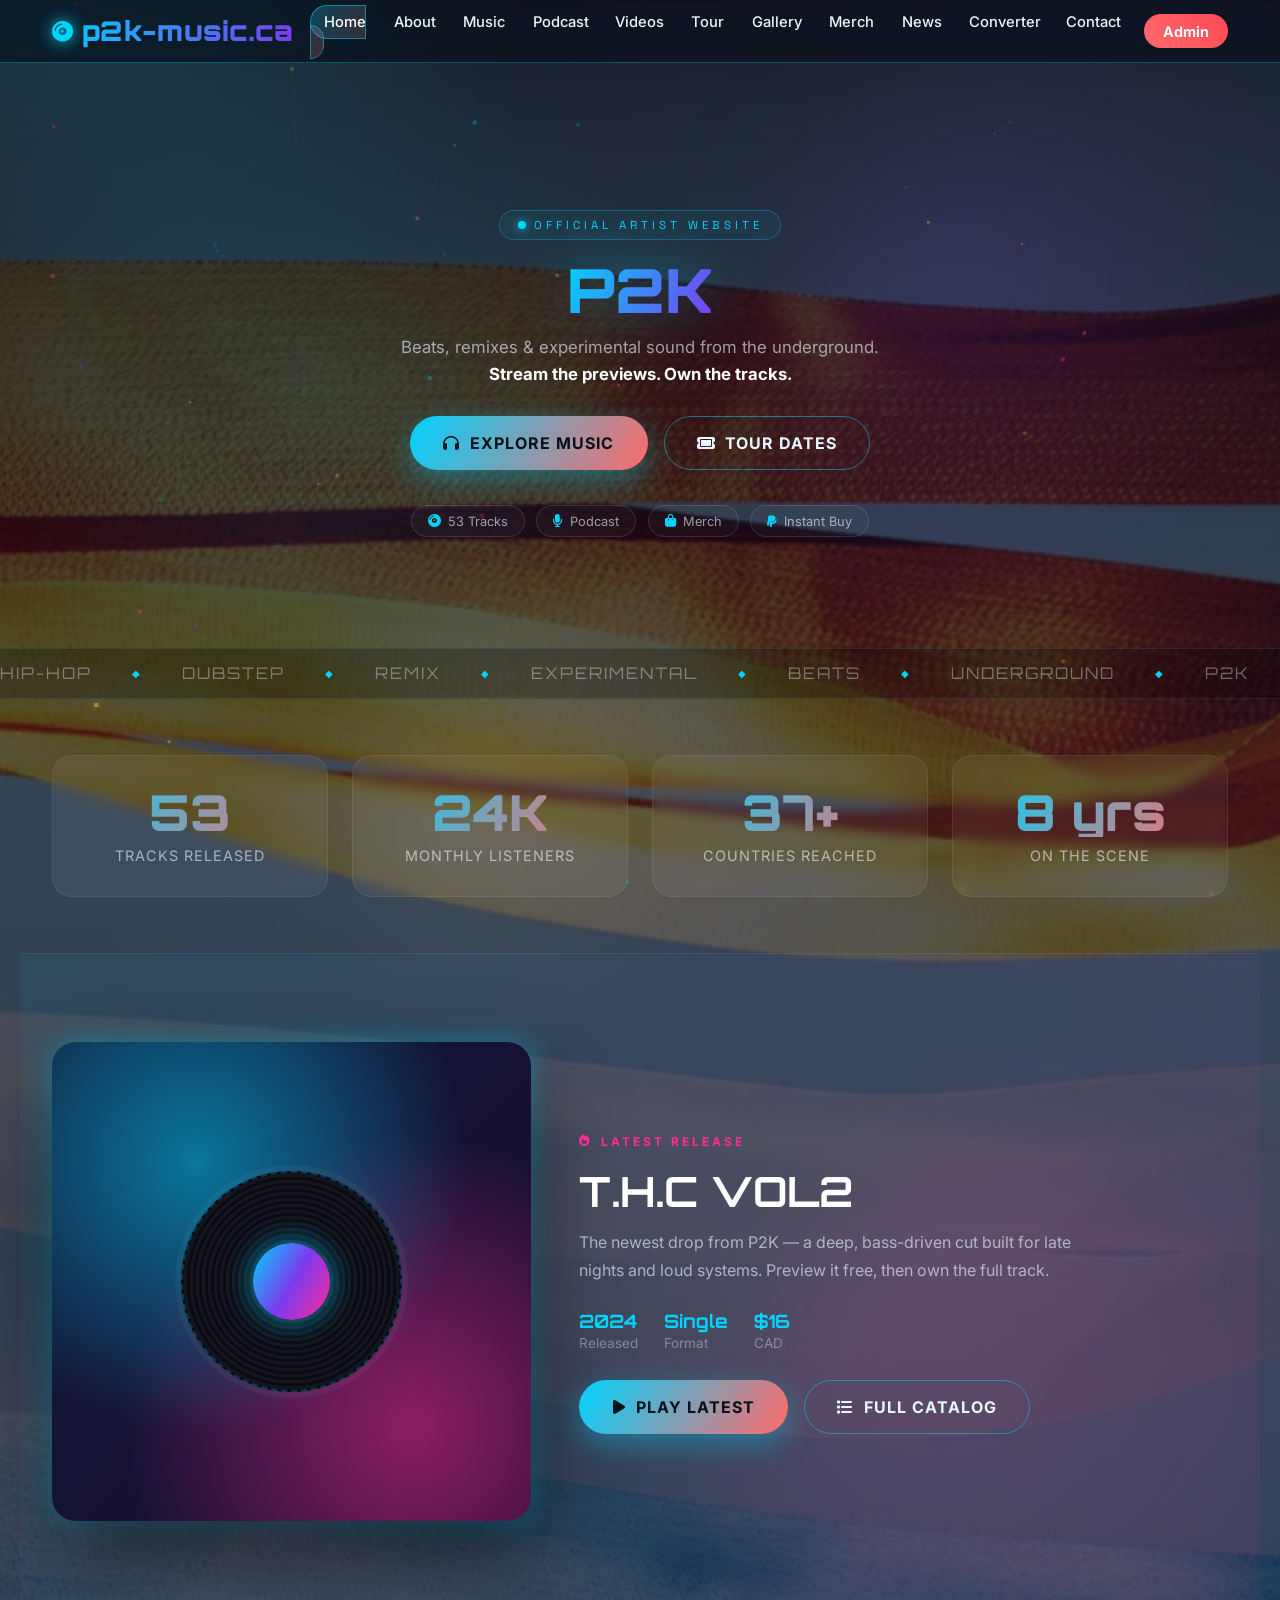
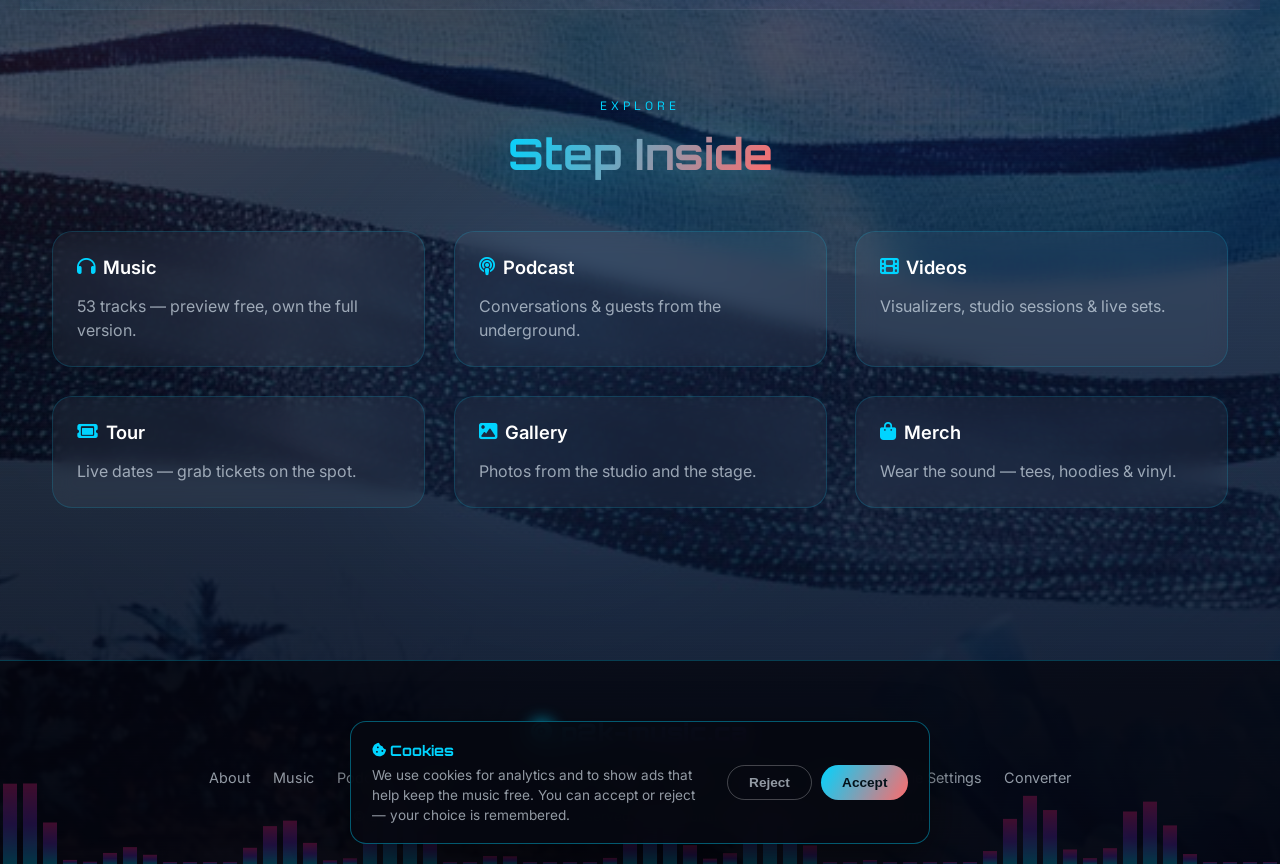
==== commit 2901e593: "Enterprise-hardening pass: audit-verified security, money, ops & front-end fixes Full multi-dimensio" ====
--- a/index.html
+++ b/index.html
@@ -6,6 +6,14 @@
     <title>Home — p2k-music.ca</title>
     <meta name="description" content="p2k-music.ca — official home of P2K. Stream previews, buy tracks, catch tour dates, and grab merch.">
     <meta name="theme-color" content="#05060d">
+    <link rel="icon" href="data:image/svg+xml,%3Csvg xmlns='http://www.w3.org/2000/svg' viewBox='0 0 64 64'%3E%3Ccircle cx='32' cy='32' r='30' fill='%2305060d'/%3E%3Ccircle cx='32' cy='32' r='24' fill='none' stroke='%2300d4ff' stroke-width='4'/%3E%3Ccircle cx='32' cy='32' r='13' fill='none' stroke='%23ff2d95' stroke-width='4'/%3E%3Ccircle cx='32' cy='32' r='5' fill='%23ffc439'/%3E%3C/svg%3E">
+    <meta property="og:type" content="website">
+    <meta property="og:site_name" content="p2k-music.ca">
+    <meta property="og:title" content="P2K — Official Artist Website">
+    <meta property="og:description" content="p2k-music.ca — official home of P2K. Stream previews, buy tracks, catch tour dates, and grab merch.">
+    <meta property="og:url" content="https://p2k-music.ca/">
+    <meta property="og:image" content="https://p2k-music.ca/background.jpg">
+    <meta name="twitter:card" content="summary_large_image">
     <link rel="preconnect" href="https://fonts.googleapis.com">
     <link rel="preconnect" href="https://fonts.gstatic.com" crossorigin>
     <link href="https://cdnjs.cloudflare.com/ajax/libs/font-awesome/6.4.0/css/all.min.css" rel="stylesheet">
@@ -32,6 +40,7 @@
                 <li><a class="navlink" data-nav="tour" href="tour.html">Tour</a></li>
                 <li><a class="navlink" data-nav="gallery" href="gallery.html">Gallery</a></li>
                 <li><a class="navlink" data-nav="merch" href="merch.html">Merch</a></li>
+                <li><a class="navlink" data-nav="news" href="news.html">News</a></li>
                 <li><a class="navlink" data-nav="contact" href="contact.html">Contact</a></li>
             </ul>
             <div class="nav-right">
@@ -53,7 +62,7 @@
             <a href="tour.html" class="ghost-btn"><i class="fas fa-ticket"></i> Tour Dates</a>
         </div>
         <div class="hero-chips" style="display:flex; gap:0.7rem; flex-wrap:wrap; justify-content:center; margin-top:2.2rem;">
-            <span class="hero-chip"><i class="fas fa-compact-disc"></i> 51 Tracks</span>
+            <span class="hero-chip"><i class="fas fa-compact-disc"></i> 53 Tracks</span>
             <span class="hero-chip"><i class="fas fa-microphone"></i> Podcast</span>
             <span class="hero-chip"><i class="fas fa-bag-shopping"></i> Merch</span>
             <span class="hero-chip"><i class="fab fa-paypal"></i> Instant Buy</span>
@@ -69,7 +78,7 @@
         <div class="stats-band">
         <div class="stats-grid">
             <div class="stat-card reveal">
-                <div class="stat-num" data-count="51">0</div>
+                <div class="stat-num" data-count="53">0</div>
                 <div class="stat-label">Tracks Released</div>
             </div>
             <div class="stat-card reveal d1">
@@ -111,7 +120,7 @@
     </section>    <section class="section">
         <div class="section-head"><span class="section-kicker">Explore</span><h2 class="section-title">Step Inside</h2></div>
         <div class="songs-grid">
-            <a class="song-card" href="music.html" style="text-decoration:none;"><div class="song-title"><i class="fas fa-headphones"></i> Music</div><p style="color:var(--muted); line-height:1.5;">51 tracks — preview free, own the full version.</p></a>
+            <a class="song-card" href="music.html" style="text-decoration:none;"><div class="song-title"><i class="fas fa-headphones"></i> Music</div><p style="color:var(--muted); line-height:1.5;">53 tracks — preview free, own the full version.</p></a>
             <a class="song-card" href="podcast.html" style="text-decoration:none;"><div class="song-title"><i class="fas fa-podcast"></i> Podcast</div><p style="color:var(--muted); line-height:1.5;">Conversations &amp; guests from the underground.</p></a>
             <a class="song-card" href="videos.html" style="text-decoration:none;"><div class="song-title"><i class="fas fa-film"></i> Videos</div><p style="color:var(--muted); line-height:1.5;">Visualizers, studio sessions &amp; live sets.</p></a>
             <a class="song-card" href="tour.html" style="text-decoration:none;"><div class="song-title"><i class="fas fa-ticket"></i> Tour</div><p style="color:var(--muted); line-height:1.5;">Live dates — grab tickets on the spot.</p></a>
--- a/assets/styles.css
+++ b/assets/styles.css
@@ -86,10 +86,17 @@
             background-size: cover;
             background-position: center;
             background-attachment: fixed;
-            opacity: 0.18;
-            z-index: -1;
+            opacity: 0.5;              /* ribbon photo — muted by the dark base so text stays readable */
+            z-index: -2;               /* sits behind the particle motion */
             transition: all 0.6s ease;
             pointer-events: none;
+        }
+        /* Readability scrim over the photo so light text/nav/hero stay legible */
+        .custom-bg::after {
+            content: "";
+            position: absolute; inset: 0;
+            background:
+                linear-gradient(180deg, rgba(5,6,13,0.72) 0%, rgba(5,6,13,0.35) 30%, rgba(5,6,13,0.45) 70%, rgba(5,6,13,0.8) 100%);
         }
 
         /* Particle canvas */
@@ -738,7 +745,7 @@
             box-shadow: inset 0 0 0 1px rgba(0, 212, 255, 0.35);
             pointer-events: none;
         }
-        .about-text h3 {
+        .about-text h1, .about-text h3 {
             font-family: 'Orbitron', monospace;
             font-size: 1.7rem;
             margin-bottom: 1.1rem;
@@ -1345,6 +1352,8 @@
 body[data-page="tour"]    .navlink[data-nav="tour"],
 body[data-page="gallery"] .navlink[data-nav="gallery"],
 body[data-page="merch"]   .navlink[data-nav="merch"],
+body[data-page="news"]    .navlink[data-nav="news"],
+body[data-page="converter"] .navlink[data-nav="converter"],
 body[data-page="contact"] .navlink[data-nav="contact"] {
     background: linear-gradient(120deg, rgba(0, 212, 255, 0.24), rgba(255, 107, 107, 0.22));
     color: #fff;
@@ -1386,28 +1395,63 @@
 
 
 /* ============================================================
-   FLOWING RIBBON WALLPAPER  (every page, animated, behind content)
+   AURORA NEBULA WALLPAPER  (every page, animated, behind content)
+   Re-envisioned 2026-07-06: drifting colour orbs on organic paths
+   + depth vignette replace the old flat horizontal ribbons.
    ============================================================ */
-#ribbonBg { position: fixed; inset: 0; z-index: -2; overflow: hidden; pointer-events: none; }
-#ribbonBg .ribbon {
-    position: absolute; left: -25%; width: 150%; height: 17vh;
-    filter: blur(30px); opacity: 0.42; border-radius: 50%;
+#auroraField { position: fixed; inset: 0; z-index: -2; overflow: hidden; pointer-events: none; }
+#auroraField .orb {
+    position: absolute; border-radius: 50%;
+    filter: blur(64px); opacity: 0.6;
     mix-blend-mode: screen; will-change: transform;
 }
-#ribbonBg .ribbon.r1 { top: 4%;  background: linear-gradient(90deg, transparent, #ff5e1a, #ff8c00, transparent); animation: ribbonFlow 26s ease-in-out infinite; }
-#ribbonBg .ribbon.r2 { top: 19%; background: linear-gradient(90deg, transparent, #ffb703, #ffd166, transparent); animation: ribbonFlow 33s ease-in-out infinite reverse; }
-#ribbonBg .ribbon.r3 { top: 35%; background: linear-gradient(90deg, transparent, rgba(255,255,255,0.85), rgba(210,235,255,0.6), transparent); animation: ribbonFlow 29s ease-in-out infinite; }
-#ribbonBg .ribbon.r4 { top: 52%; background: linear-gradient(90deg, transparent, #4cc9f0, #4895ef, transparent); animation: ribbonFlow 35s ease-in-out infinite reverse; }
-#ribbonBg .ribbon.r5 { top: 69%; background: linear-gradient(90deg, transparent, #3a86ff, #1d3b8b, transparent); animation: ribbonFlow 27s ease-in-out infinite; }
-#ribbonBg .ribbon.r6 { top: 85%; background: linear-gradient(90deg, transparent, #0b1b4d, #16265f, transparent); animation: ribbonFlow 37s ease-in-out infinite reverse; }
-@keyframes ribbonFlow {
-    0%   { transform: translateX(-7%) translateY(0)     skewY(-2.5deg); }
-    50%  { transform: translateX(7%)  translateY(2.4vh) skewY(2.5deg); }
-    100% { transform: translateX(-7%) translateY(0)     skewY(-2.5deg); }
+/* each orb: size, anchor, palette colour + its own slow drift path */
+#auroraField .orb.o1 { width: 46vw; height: 46vw; top: -10%; left: -8%;
+    background: radial-gradient(circle at 32% 30%, rgba(0,212,255,0.95), rgba(0,212,255,0) 70%);
+    animation: orbDrift1 34s ease-in-out infinite; }
+#auroraField .orb.o2 { width: 42vw; height: 42vw; top: 4%;  left: 60%;
+    background: radial-gradient(circle at 32% 30%, rgba(124,58,237,0.9),  rgba(124,58,237,0) 70%);
+    animation: orbDrift2 45s ease-in-out infinite; }
+#auroraField .orb.o3 { width: 54vw; height: 54vw; top: 46%; left: 56%;
+    background: radial-gradient(circle at 32% 30%, rgba(255,45,149,0.85), rgba(255,45,149,0) 70%);
+    animation: orbDrift3 39s ease-in-out infinite; }
+#auroraField .orb.o4 { width: 46vw; height: 46vw; top: 54%; left: -10%;
+    background: radial-gradient(circle at 32% 30%, rgba(255,107,107,0.8), rgba(255,107,107,0) 70%);
+    animation: orbDrift4 50s ease-in-out infinite; }
+#auroraField .orb.o5 { width: 30vw; height: 30vw; top: 26%; left: 28%;
+    background: radial-gradient(circle at 32% 30%, rgba(255,196,57,0.55), rgba(255,196,57,0) 70%);
+    animation: orbDrift5 56s ease-in-out infinite; }
+#auroraField .orb.o6 { width: 38vw; height: 38vw; top: 72%; left: 30%;
+    background: radial-gradient(circle at 32% 30%, rgba(72,149,239,0.75), rgba(72,149,239,0) 70%);
+    animation: orbDrift6 42s ease-in-out infinite; }
+
+@keyframes orbDrift1 { 0%,100% { transform: translate(0,0) scale(1); }    50% { transform: translate(18vw,10vh) scale(1.25); } }
+@keyframes orbDrift2 { 0%,100% { transform: translate(0,0) scale(1); }    50% { transform: translate(-16vw,14vh) scale(0.85); } }
+@keyframes orbDrift3 { 0%,100% { transform: translate(0,0) scale(1); }    50% { transform: translate(-20vw,-12vh) scale(1.2); } }
+@keyframes orbDrift4 { 0%,100% { transform: translate(0,0) scale(1); }    50% { transform: translate(16vw,-14vh) scale(0.9); } }
+@keyframes orbDrift5 { 0%,100% { transform: translate(0,0) scale(0.9); }  50% { transform: translate(12vw,-8vh) scale(1.35); } }
+@keyframes orbDrift6 { 0%,100% { transform: translate(0,0) scale(1.1); }  50% { transform: translate(-14vw,-10vh) scale(0.8); } }
+
+/* depth vignette — frames the page and adds premium edge falloff */
+#auroraField::after {
+    content: ""; position: absolute; inset: 0;
+    background: radial-gradient(125% 95% at 50% 38%, transparent 52%, rgba(3,4,10,0.6) 100%);
 }
-/* let the ribbons read through: soften the flat aurora a touch */
-body::before { opacity: 0.85; }
-@media (prefers-reduced-motion: reduce) { #ribbonBg .ribbon { animation: none; } }
+
+/* living base aurora: drift + a slow saturation/hue "breath" */
+body::before {
+    opacity: 0.92;
+    animation: auroraDrift 24s ease-in-out infinite alternate,
+               auroraBreathe 20s ease-in-out infinite;
+}
+@keyframes auroraBreathe {
+    0%,100% { filter: saturate(1.25) brightness(1.05) hue-rotate(0deg); }
+    50%     { filter: saturate(1.55) brightness(1.2)  hue-rotate(16deg); }
+}
+@media (prefers-reduced-motion: reduce) {
+    #auroraField .orb { animation: none; }
+    body::before { animation: none; }
+}
 
 /* ============================================================
    MUSIC LIBRARY BAR  (search / count / sort)
@@ -1438,6 +1482,26 @@
 .floating-music > div { position: relative; z-index: 1; }
 .floating-music.playing #currentSongTitle { text-shadow: 0 1px 6px rgba(0, 0, 0, 0.9); }
 
-/* ribbon wallpaper: a touch more presence */
-#ribbonBg .ribbon { opacity: 0.55; filter: blur(26px); }
-body::before { opacity: 0.55; }
+/* aurora nebula dialed back to a faint colour ambience behind the ribbon photo */
+#auroraField .orb { opacity: 0.3; }
+
+/* ============================================================
+   ACCESSIBILITY
+   ============================================================ */
+/* Visible keyboard focus, on-theme (mouse clicks stay glow-only) */
+a:focus-visible, button:focus-visible, input:focus-visible,
+select:focus-visible, textarea:focus-visible, [role="button"]:focus-visible {
+    outline: 2px solid var(--cyan);
+    outline-offset: 2px;
+}
+
+/* Respect reduced-motion: freeze the ambient animation for users who ask —
+   the neon look survives, the constant movement doesn't. */
+@media (prefers-reduced-motion: reduce) {
+    *, *::before, *::after {
+        animation-duration: 0.01ms !important;
+        animation-iteration-count: 1 !important;
+        transition-duration: 0.01ms !important;
+    }
+    html { scroll-behavior: auto; }
+}
